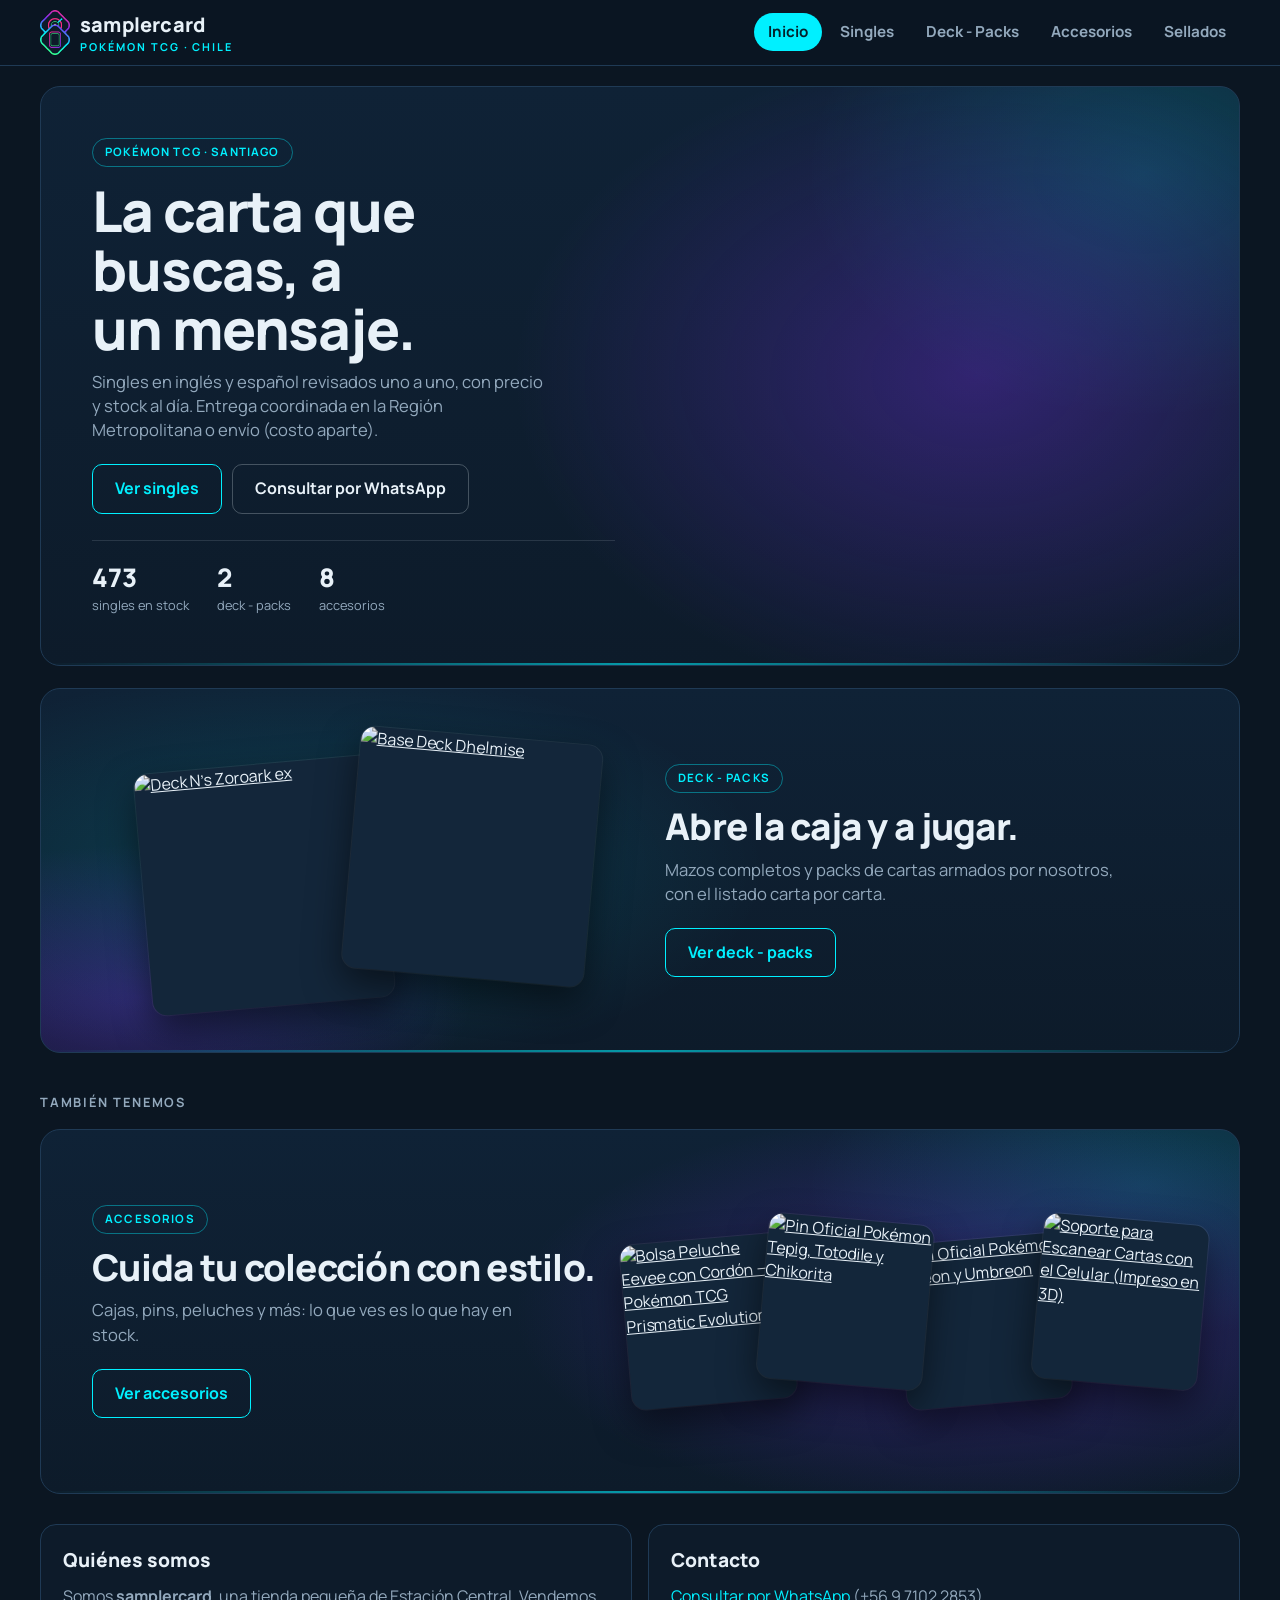
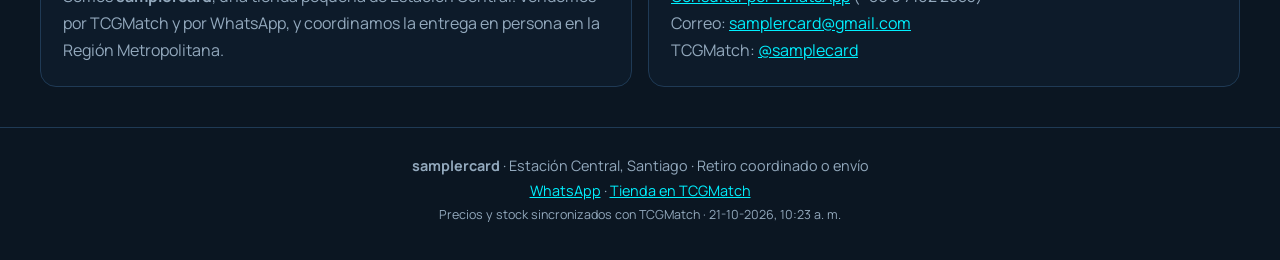
==== index.html @ ef24b155 "Botón verde: 'Consultar al WhatsApp' Co-Authored-By: Claude Opus 5.5 <noreply@anthropic.com>" ====
<!doctype html>
<html lang="es">
<head>
<meta charset="utf-8">
<meta name="viewport" content="width=device-width, initial-scale=1">
<title>samplercard · Pokémon TCG Chile</title>
<meta name="description" content="Cartas Pokémon sueltas, decks, accesorios y sellado en Chile. Retiro en Estación Central o envío. Compra por WhatsApp o en TCGMatch.">
<meta property="og:title" content="samplercard · Pokémon TCG Chile">
<meta property="og:description" content="Cartas Pokémon sueltas, decks, accesorios y sellado. Compra por WhatsApp o en TCGMatch.">
<meta property="og:image" content="assets/social.jpg">
<meta name="theme-color" content="#0d1b2a">
<link rel="icon" type="image/png" sizes="32x32" href="assets/favicon-32.png">
<link rel="apple-touch-icon" href="assets/apple-touch-icon.png">
<link rel="preconnect" href="https://fonts.googleapis.com">
<link rel="preconnect" href="https://fonts.gstatic.com" crossorigin>
<link href="https://fonts.googleapis.com/css2?family=Manrope:wght@400;500;700;800&display=swap" rel="stylesheet">
<link rel="stylesheet" href="styles.css">
</head>
<body>
<header class="cabecera">
  <a class="marca" href="#inicio">
    <img src="assets/logo.png" alt="" width="54" height="80">
    <span><strong>samplercard</strong><small>Pokémon TCG · Chile</small></span>
  </a>
  <nav class="secciones" aria-label="Secciones">
    <a href="#inicio" data-seccion="inicio">Inicio</a>
    <a href="#singles" data-seccion="singles">Singles</a>
    <a href="#decks" data-seccion="decks">Deck - Packs</a>
    <a href="#accesorios" data-seccion="accesorios">Accesorios</a>
    <a href="#sellados" data-seccion="sellados">Sellados</a>
  </nav>
</header>

<main>
  <div class="portada" id="portada" hidden>
    <section class="vitrina vitrina--hero">
      <div class="vitrina-texto">
        <span class="etiqueta">Pokémon TCG · Santiago</span>
        <h1>La carta que buscas, a un mensaje.</h1>
        <p>Singles en inglés y español revisados uno a uno, con precio y stock al día. Entrega coordinada en la Región Metropolitana o envío (costo aparte).</p>
        <div class="acciones">
          <a class="btn btn--principal" href="#singles">Ver singles</a>
          <a class="btn btn--suave" href="https://wa.me/56971022853?text=Hola!%20Quiero%20consultar%20por%20una%20carta" target="_blank" rel="noopener">Consultar por WhatsApp</a>
        </div>
        <div class="cifras" id="cifras"></div>
      </div>
      <a class="vitrina-arte abanico" id="arte-hero" href="#singles" aria-label="Ver singles"></a>
    </section>

    <section class="vitrina vitrina--invertida" id="v-decks">
      <div class="vitrina-texto">
        <span class="etiqueta">Deck - Packs</span>
        <h2>Abre la caja y a jugar.</h2>
        <p>Mazos completos y packs de cartas armados por nosotros, con el listado carta por carta.</p>
        <div class="acciones"><a class="btn btn--principal" href="#decks">Ver deck - packs</a></div>
      </div>
      <a class="vitrina-arte mosaico" id="arte-decks" href="#decks" aria-label="Ver deck - packs"></a>
    </section>

    <h2 class="subtitulo">También tenemos</h2>

    <section class="vitrina" id="v-accesorios">
      <div class="vitrina-texto">
        <span class="etiqueta">Accesorios</span>
        <h2>Cuida tu colección con estilo.</h2>
        <p>Cajas, pins, peluches y más: lo que ves es lo que hay en stock.</p>
        <div class="acciones"><a class="btn btn--principal" href="#accesorios">Ver accesorios</a></div>
      </div>
      <a class="vitrina-arte mosaico" id="arte-accesorios" href="#accesorios" aria-label="Ver accesorios"></a>
    </section>

    <section class="vitrina vitrina--invertida" id="v-sellados" hidden>
      <div class="vitrina-texto">
        <span class="etiqueta">Sellados</span>
        <h2>Sobres y cajas sin abrir.</h2>
        <p>Producto sellado original, directo de la caja.</p>
        <div class="acciones"><a class="btn btn--principal" href="#sellados">Ver sellados</a></div>
      </div>
      <a class="vitrina-arte mosaico" id="arte-sellados" href="#sellados" aria-label="Ver sellados"></a>
    </section>

    <section class="info">
      <div class="info-caja">
        <h2>Quiénes somos</h2>
        <p>Somos <strong>samplercard</strong>, una tienda pequeña de Estación Central. Vendemos por TCGMatch y por WhatsApp, y coordinamos la entrega en persona en la Región Metropolitana.</p>
      </div>
      <div class="info-caja">
        <h2>Contacto</h2>
        <p><a class="enlace" href="https://wa.me/56971022853?text=Hola!%20Quiero%20consultar%20por%20un%20producto" target="_blank" rel="noopener">Consultar por WhatsApp</a> (+56 9 7102 2853)<br>
        Correo: <a class="enlace" href="mailto:samplercard@gmail.com">samplercard@gmail.com</a><br>
        TCGMatch: <a class="enlace" href="https://tcgmatch.cl/@samplecard" target="_blank" rel="noopener">@samplecard</a></p>
      </div>
    </section>
  </div>

  <section class="intro" id="intro">
    <h1 id="titulo">Singles</h1>
    <p id="bajada">Cartas sueltas en stock. Toca una carta para consultar al WhatsApp o comprarla en TCGMatch.</p>
  </section>

  <section class="filtros" id="filtros">
    <input id="buscar" type="search" placeholder="Buscar carta, set o número" autocomplete="off">
    <div class="filtros-fila">
      <select id="f-idioma" aria-label="Idioma"><option value="">Todos los idiomas</option></select>
      <select id="f-version" aria-label="Versión"><option value="">Todas las versiones</option></select>
      <select id="f-set" aria-label="Set"><option value="">Todos los sets</option></select>
      <select id="f-orden" aria-label="Orden">
        <option value="nombre">Nombre A-Z</option>
        <option value="precio-asc">Menor precio</option>
        <option value="precio-desc">Mayor precio</option>
      </select>
    </div>
    <p class="conteo" id="conteo"></p>
  </section>

  <div class="grilla" id="grilla" aria-live="polite"></div>
  <button class="ver-mas" id="ver-mas" hidden>Ver más</button>
  <p class="vacio" id="vacio" hidden></p>
</main>

<footer class="pie">
  <p><strong>samplercard</strong> · Estación Central, Santiago · Retiro coordinado o envío</p>
  <p>
    <a class="enlace" id="pie-whatsapp" href="https://wa.me/56971022853" target="_blank" rel="noopener">WhatsApp</a> ·
    <a class="enlace" href="https://tcgmatch.cl/@samplecard" target="_blank" rel="noopener">Tienda en TCGMatch</a>
  </p>
  <p class="actualizado" id="actualizado"></p>
</footer>

<dialog class="ficha" id="ficha">
  <button class="cerrar" id="cerrar" aria-label="Cerrar">×</button>
  <div class="ficha-cuerpo" id="ficha-cuerpo"></div>
</dialog>

<script src="app.js"></script>
</body>
</html>
---- styles.css ----
:root {
  --fondo: #0b1622;
  --panel: #0d1b2a;
  --panel-2: #13263a;
  --borde: #1f3a55;
  --texto: #e8f1f8;
  --suave: #93a9bd;
  --cian: #00f0ff;
  --magenta: #ff2e88;
  --whatsapp: #25d366;
  --tcgmatch: #2563eb;
  --radio: 14px;
}

* { box-sizing: border-box; }
[hidden] { display: none !important; }
html { -webkit-text-size-adjust: 100%; }
body {
  margin: 0;
  background: var(--fondo);
  color: var(--texto);
  font-family: Manrope, system-ui, -apple-system, "Segoe UI", sans-serif;
  line-height: 1.45;
}
img { max-width: 100%; display: block; }
a { color: inherit; }

/* Cabecera */
.cabecera {
  position: sticky; top: 0; z-index: 10;
  display: flex; flex-wrap: wrap; align-items: center; justify-content: space-between; gap: 10px 24px;
  padding: 10px max(16px, calc((100% - 1200px) / 2));
  background: rgba(11, 22, 34, .94);
  backdrop-filter: blur(8px);
  border-bottom: 1px solid var(--borde);
}
.marca { display: flex; align-items: center; gap: 10px; text-decoration: none; }
.marca img { width: 30px; height: auto; }
.marca strong { display: block; font-size: 1.25rem; font-weight: 800; letter-spacing: .01em; }
.marca small { display: block; color: var(--cian); font-size: .68rem; font-weight: 700; letter-spacing: .18em; text-transform: uppercase; }
.secciones { display: flex; gap: 4px; overflow-x: auto; }
.secciones a {
  padding: 8px 14px; border-radius: 999px; text-decoration: none; white-space: nowrap;
  color: var(--suave); font-weight: 700; font-size: .95rem;
}
.secciones a:hover { color: var(--texto); }
.secciones a.activa { background: var(--cian); color: #04212b; }

main { padding: 0 max(16px, calc((100% - 1200px) / 2)) 40px; }

.intro { padding: 28px 0 8px; }
.intro h1 { margin: 0 0 4px; font-size: clamp(1.6rem, 4vw, 2.2rem); font-weight: 800; }
.intro p { margin: 0; color: var(--suave); }

/* Filtros */
.filtros { position: sticky; top: 61px; z-index: 5; padding: 12px 0; background: var(--fondo); }
.filtros input, .filtros select {
  width: 100%; padding: 11px 12px; border-radius: 10px;
  background: var(--panel-2); color: var(--texto); border: 1px solid var(--borde);
  font: inherit; font-size: 16px;
}
.filtros input:focus, .filtros select:focus { outline: 2px solid var(--cian); outline-offset: 1px; }
.filtros-fila { display: grid; grid-template-columns: repeat(4, 1fr); gap: 8px; margin-top: 8px; }
.conteo { margin: 8px 0 0; color: var(--suave); font-size: .85rem; }

/* Grilla */
.grilla { display: grid; grid-template-columns: repeat(auto-fill, minmax(170px, 1fr)); gap: 14px; margin-top: 8px; }
.item {
  display: flex; flex-direction: column; text-align: left; cursor: pointer;
  background: var(--panel); border: 1px solid var(--borde); border-radius: var(--radio);
  padding: 10px; color: inherit; font: inherit; transition: border-color .15s, transform .15s;
}
.item:hover { border-color: var(--cian); transform: translateY(-2px); }
.item:focus-visible { outline: 2px solid var(--cian); outline-offset: 2px; }
.item .foto { aspect-ratio: 5 / 7; border-radius: 8px; overflow: hidden; background: var(--panel-2); }
.item.cuadrada .foto { aspect-ratio: 1; }
.item .foto img { width: 100%; height: 100%; object-fit: contain; }
.item.cuadrada .foto img { object-fit: cover; }
.item h2 { margin: 10px 0 2px; font-size: .95rem; font-weight: 700; line-height: 1.25; }
.item .detalle { margin: 0; color: var(--suave); font-size: .78rem; }
.chips { display: flex; flex-wrap: wrap; gap: 4px; margin: 8px 0; }
.chip { padding: 2px 8px; border-radius: 999px; background: var(--panel-2); border: 1px solid var(--borde); font-size: .72rem; color: var(--suave); }
.chip.holo { color: var(--cian); border-color: rgba(0, 240, 255, .4); }
.chip.reverse { color: var(--magenta); border-color: rgba(255, 46, 136, .4); }
.precio { margin-top: auto; display: flex; align-items: baseline; justify-content: space-between; gap: 6px; }
.precio strong { font-size: 1.15rem; font-weight: 800; }
.precio span { color: var(--suave); font-size: .75rem; }

.ver-mas {
  display: block; margin: 24px auto 0; padding: 12px 28px; border-radius: 999px; cursor: pointer;
  background: transparent; color: var(--cian); border: 1px solid var(--cian); font: inherit; font-weight: 700;
}
.ver-mas:hover { background: rgba(0, 240, 255, .1); }
.vacio { text-align: center; color: var(--suave); padding: 40px 0; }

/* Ficha */
.ficha {
  width: min(880px, calc(100% - 24px)); max-height: calc(100% - 24px); padding: 0;
  background: var(--panel); color: var(--texto); border: 1px solid var(--borde); border-radius: 18px;
}
.ficha::backdrop { background: rgba(0, 0, 0, .7); }
.cerrar {
  position: absolute; top: 8px; right: 10px; z-index: 2; width: 40px; height: 40px; border-radius: 50%;
  background: var(--panel-2); color: var(--texto); border: 1px solid var(--borde); font-size: 1.5rem; cursor: pointer;
}
.ficha-cuerpo { display: grid; grid-template-columns: minmax(0, 1fr) minmax(0, 1.1fr); gap: 24px; padding: 24px; }
.ficha-fotos img { width: 100%; border-radius: 10px; background: var(--panel-2); }
.ficha-fotos img + img { margin-top: 10px; }
.ficha h2 { margin: 0 40px 6px 0; font-size: 1.4rem; font-weight: 800; line-height: 1.2; }
.ficha .detalle { color: var(--suave); margin: 0; }
.ficha .grande { font-size: 1.8rem; font-weight: 800; margin: 14px 0 2px; }
.ficha .stock { color: var(--suave); margin: 0 0 16px; font-size: .9rem; }
.ficha .descripcion { white-space: pre-line; color: var(--suave); font-size: .92rem; margin: 16px 0 0; }
.botones { display: grid; gap: 10px; }
.boton {
  display: flex; align-items: center; justify-content: center; gap: 8px; padding: 13px 16px;
  border-radius: 12px; text-decoration: none; font-weight: 800; color: #fff;
}
.boton.whatsapp { background: var(--whatsapp); color: #062b14; }
.boton.tcgmatch { background: var(--tcgmatch); }
.boton:hover { filter: brightness(1.08); }
.nota { color: var(--suave); font-size: .8rem; margin: 10px 0 0; }

/* Portada */
.portada { display: grid; gap: 22px; padding-top: 20px; }
.banner {
  position: relative; overflow: hidden; border-radius: 20px;
  background: var(--panel); border: 1px solid var(--borde);
}
.banner picture img { width: 100%; height: auto; }
.banner::after { content: ""; position: absolute; inset: 0; pointer-events: none; }
.texto-izq::after { background: linear-gradient(90deg, rgba(11, 22, 34, .88) 0%, rgba(11, 22, 34, .55) 30%, transparent 50%); }
.texto-der::after { background: linear-gradient(270deg, rgba(11, 22, 34, .88) 0%, rgba(11, 22, 34, .55) 30%, transparent 50%); }
.banner-texto { z-index: 1; }
.banner-texto {
  position: absolute; top: 50%; transform: translateY(-50%);
  width: min(46%, 520px); padding: 0 clamp(20px, 4vw, 56px);
}
.texto-izq .banner-texto { left: 0; }
.texto-der .banner-texto { right: 0; }
.banner--hero .banner-texto { width: min(40%, 560px); }
.etiqueta {
  display: inline-block; padding: 5px 12px; border-radius: 999px;
  border: 1px solid rgba(0, 240, 255, .4); color: var(--cian);
  font-size: .72rem; font-weight: 700; letter-spacing: .1em; text-transform: uppercase;
}
.banner h1, .banner h2 { margin: 14px 0 0; font-weight: 800; line-height: 1.05; letter-spacing: -.02em; text-wrap: balance; }
.banner h1 { font-size: clamp(2rem, 4.6vw, 3.8rem); }
.banner h2 { font-size: clamp(1.5rem, 3vw, 2.4rem); }
.banner p { margin: 12px 0 0; color: var(--suave); font-size: clamp(.95rem, 1.3vw, 1.1rem); max-width: 44ch; }
.acciones { display: flex; flex-wrap: wrap; gap: 10px; margin-top: 22px; }
.btn {
  display: inline-block; padding: 12px 22px; border-radius: 10px; text-decoration: none; font-weight: 700;
  transition: background .15s, border-color .15s;
}
.btn--principal { border: 1px solid var(--cian); color: var(--cian); }
.btn--principal:hover { background: rgba(0, 240, 255, .14); }
.btn--suave { border: 1px solid rgba(232, 241, 248, .25); color: var(--texto); }
.btn--suave:hover { border-color: rgba(232, 241, 248, .55); }
.cifras { display: flex; flex-wrap: wrap; gap: 28px; margin-top: 26px; padding-top: 18px; border-top: 1px solid rgba(232, 241, 248, .12); }
.cifras strong { display: block; font-size: 1.6rem; font-weight: 800; }
.cifras span { display: block; color: var(--suave); font-size: .8rem; }
.subtitulo { margin: 18px 0 -4px; font-size: .8rem; font-weight: 700; letter-spacing: .14em; text-transform: uppercase; color: var(--suave); }
.info { display: grid; grid-template-columns: 1fr 1fr; gap: 16px; margin-top: 8px; }
.info-caja { background: var(--panel); border: 1px solid var(--borde); border-radius: 16px; padding: 22px; }
.info-caja h2 { margin: 0 0 8px; font-size: 1.2rem; font-weight: 800; }
.info-caja p { margin: 0; color: var(--suave); line-height: 1.7; }

/* Portada v2: vitrinas armadas con fotos reales del stock */
.vitrina {
  position: relative; overflow: hidden; border-radius: 20px; border: 1px solid var(--borde);
  display: grid; grid-template-columns: minmax(0, 1fr) minmax(0, 1.05fr); align-items: center; gap: 24px;
  min-height: 340px; padding: clamp(24px, 4vw, 52px);
  background:
    radial-gradient(55% 80% at 78% 50%, rgba(123, 47, 247, .32) 0%, transparent 70%),
    radial-gradient(40% 60% at 92% 15%, rgba(0, 240, 255, .16) 0%, transparent 70%),
    linear-gradient(180deg, #0f2236 0%, var(--panel) 100%);
}
.vitrina--invertida { grid-template-columns: minmax(0, 1.05fr) minmax(0, 1fr); }
.vitrina--invertida .vitrina-texto { order: 2; }
.vitrina--invertida {
  background:
    radial-gradient(55% 80% at 22% 50%, rgba(0, 240, 255, .16) 0%, transparent 70%),
    radial-gradient(40% 60% at 8% 85%, rgba(123, 47, 247, .3) 0%, transparent 70%),
    linear-gradient(180deg, #0f2236 0%, var(--panel) 100%);
}
.vitrina--hero { min-height: 460px; }
.vitrina::after {
  content: ""; position: absolute; left: 0; right: 0; bottom: 0; height: 2px;
  background: linear-gradient(90deg, transparent, var(--cian), transparent); opacity: .6;
}
.vitrina-texto { position: relative; z-index: 1; }
.vitrina h1, .vitrina h2 { margin: 14px 0 0; font-weight: 800; line-height: 1.05; letter-spacing: -.02em; text-wrap: balance; }
.vitrina h1 { font-size: clamp(2rem, 4.4vw, 3.6rem); }
.vitrina h2 { font-size: clamp(1.5rem, 3vw, 2.3rem); }
.vitrina p { margin: 12px 0 0; color: var(--suave); font-size: clamp(.95rem, 1.3vw, 1.08rem); max-width: 46ch; }
.vitrina-arte { position: relative; display: block; height: 100%; min-height: 260px; }

/* Abanico de cartas (hero) */
.abanico img {
  position: absolute; top: 50%; left: 50%; width: min(42%, 230px); aspect-ratio: 5 / 7; object-fit: cover;
  border-radius: 4.5% / 3.2%; box-shadow: 0 18px 40px rgba(0, 0, 0, .55), 0 0 0 1px rgba(255, 255, 255, .08);
  transition: transform .3s;
}
.abanico img:nth-child(1) { transform: translate(-112%, -47%) rotate(-13deg); z-index: 1; }
.abanico img:nth-child(2) { transform: translate(-50%, -54%); z-index: 3; }
.abanico img:nth-child(3) { transform: translate(12%, -47%) rotate(13deg); z-index: 2; }
.abanico:hover img:nth-child(1) { transform: translate(-122%, -47%) rotate(-16deg); }
.abanico:hover img:nth-child(3) { transform: translate(22%, -47%) rotate(16deg); }

/* Mosaico de fotos (decks, accesorios) */
.mosaico { display: flex; align-items: center; justify-content: center; }
.mosaico img {
  width: 44%; aspect-ratio: 1; object-fit: cover; border-radius: 14px; margin: 0 -3%;
  box-shadow: 0 16px 36px rgba(0, 0, 0, .5), 0 0 0 1px rgba(255, 255, 255, .08); background: var(--panel-2);
  transition: transform .3s;
}
.mosaico img:nth-child(odd) { transform: rotate(-5deg) translateY(6%); }
.mosaico img:nth-child(even) { transform: rotate(5deg) translateY(-6%); z-index: 1; }
.mosaico.cuatro img { width: 30%; margin: 0 -2.5%; }
.mosaico:hover img { transform: rotate(0) translateY(0); }

/* Pie */
.pie { border-top: 1px solid var(--borde); padding: 24px 16px 32px; text-align: center; color: var(--suave); font-size: .9rem; }
.pie p { margin: 4px 0; }
.enlace { color: var(--cian); }
.actualizado { font-size: .78rem; }

@media (max-width: 720px) {
  .cabecera { padding: 8px 16px; }
  .secciones { width: 100%; }
  .filtros { top: 104px; }
  .filtros-fila { grid-template-columns: 1fr 1fr; }
  .grilla { grid-template-columns: repeat(2, minmax(0, 1fr)); gap: 10px; }
  .item { padding: 8px; }
  .ficha-cuerpo { grid-template-columns: 1fr; padding: 18px; gap: 16px; }
  .ficha-fotos img { max-height: 55vh; object-fit: contain; }
  .portada { gap: 16px; padding-top: 14px; }
  .banner-texto, .banner--hero .banner-texto { position: static; transform: none; width: auto; padding: 18px 18px 22px; }
  .banner::after { display: none; }
  .vitrina, .vitrina--invertida { grid-template-columns: 1fr; padding: 22px 18px 26px; min-height: 0; gap: 8px; }
  .vitrina--invertida .vitrina-texto { order: 0; }
  .vitrina-arte { order: -1; min-height: 0; height: auto; aspect-ratio: 16 / 10; }
  .vitrina--hero .vitrina-arte { aspect-ratio: 4 / 3; }
  .abanico img { width: 38%; }
  .info { grid-template-columns: 1fr; }
}

@media (min-width: 721px) and (max-width: 1000px) {
  .banner-texto, .banner--hero .banner-texto { width: 54%; }
  .banner p, .cifras { display: none; }
}
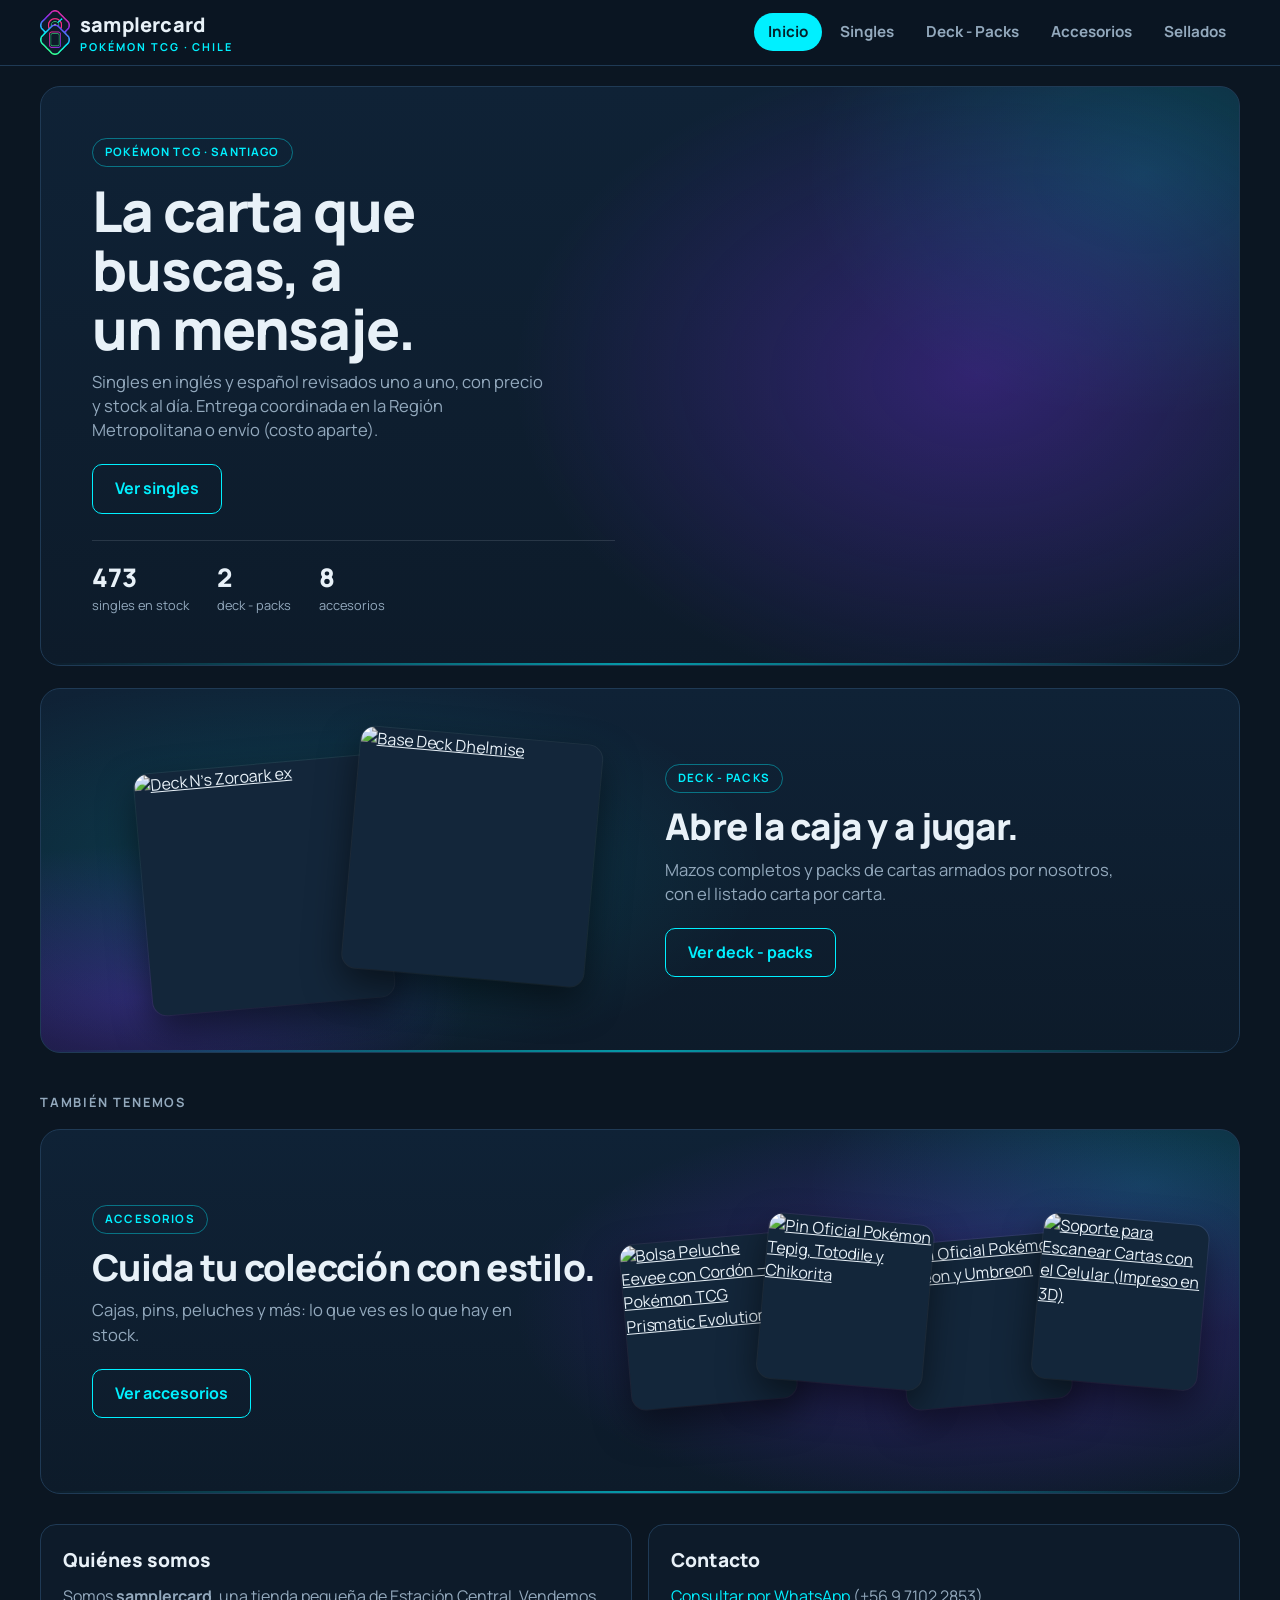
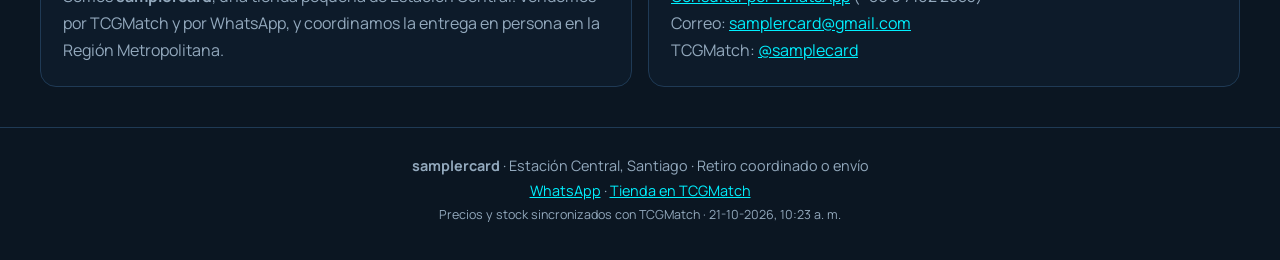
==== commit 865c0be8: "Portada: quitar botón WhatsApp del banner de singles Co-Authored-By: Claude Opus 5.5 <noreply@anthro" ====
--- a/index.html
+++ b/index.html
@@ -40,7 +40,6 @@
         <p>Singles en inglés y español revisados uno a uno, con precio y stock al día. Entrega coordinada en la Región Metropolitana o envío (costo aparte).</p>
         <div class="acciones">
           <a class="btn btn--principal" href="#singles">Ver singles</a>
-          <a class="btn btn--suave" href="https://wa.me/56971022853?text=Hola!%20Quiero%20consultar%20por%20una%20carta" target="_blank" rel="noopener">Consultar por WhatsApp</a>
         </div>
         <div class="cifras" id="cifras"></div>
       </div>
@@ -95,7 +94,7 @@
 
   <section class="intro" id="intro">
     <h1 id="titulo">Singles</h1>
-    <p id="bajada">Cartas sueltas en stock. Toca una carta para consultar al WhatsApp o comprarla en TCGMatch.</p>
+    <p id="bajada">Cartas sueltas en stock. Toca una carta para ver el detalle.</p>
   </section>
 
   <section class="filtros" id="filtros">
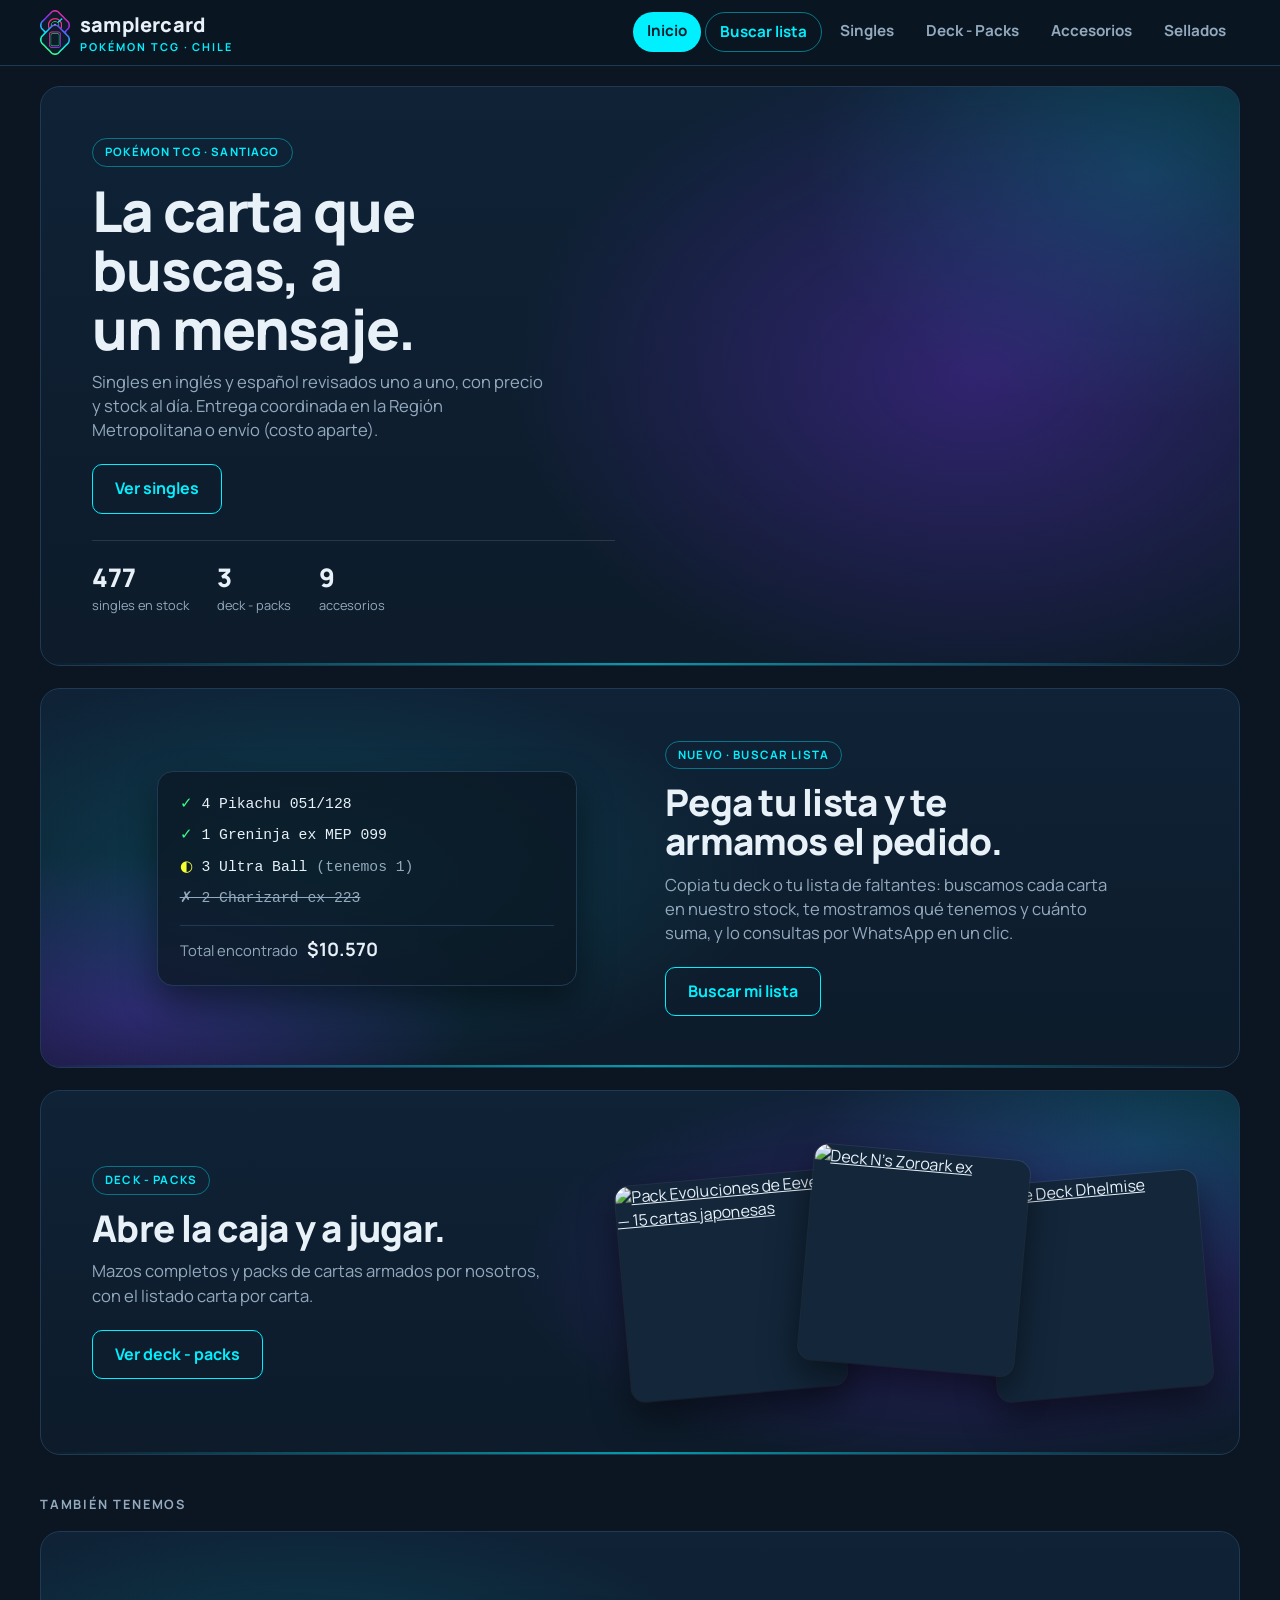
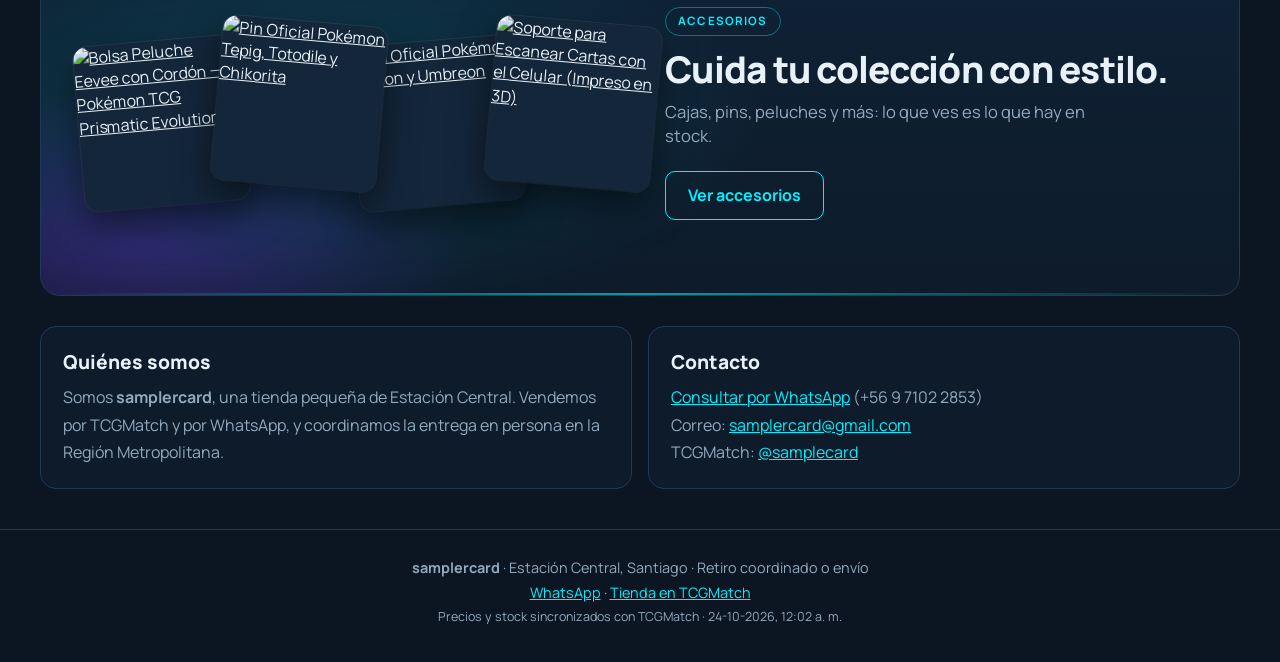
==== commit 992feca3: "Buscar lista: pegar una lista/deck, buscarla en el stock y consultar el pedido por WhatsApp Co-Autho" ====
--- a/index.html
+++ b/index.html
@@ -24,6 +24,7 @@
   </a>
   <nav class="secciones" aria-label="Secciones">
     <a href="#inicio" data-seccion="inicio">Inicio</a>
+    <a href="#lista" data-seccion="lista" class="destacado">Buscar lista</a>
     <a href="#singles" data-seccion="singles">Singles</a>
     <a href="#decks" data-seccion="decks">Deck - Packs</a>
     <a href="#accesorios" data-seccion="accesorios">Accesorios</a>
@@ -46,7 +47,23 @@
       <a class="vitrina-arte abanico" id="arte-hero" href="#singles" aria-label="Ver singles"></a>
     </section>
 
-    <section class="vitrina vitrina--invertida" id="v-decks">
+    <section class="vitrina vitrina--invertida vitrina--lista">
+      <div class="vitrina-texto">
+        <span class="etiqueta">Nuevo · Buscar lista</span>
+        <h2>Pega tu lista y te armamos el pedido.</h2>
+        <p>Copia tu deck o tu lista de faltantes: buscamos cada carta en nuestro stock, te mostramos qué tenemos y cuánto suma, y lo consultas por WhatsApp en un clic.</p>
+        <div class="acciones"><a class="btn btn--principal" href="#lista">Buscar mi lista</a></div>
+      </div>
+      <a class="vitrina-arte lista-demo" href="#lista" aria-label="Buscar mi lista">
+        <span class="demo-linea ok">✓ 4 Pikachu 051/128</span>
+        <span class="demo-linea ok">✓ 1 Greninja ex MEP 099</span>
+        <span class="demo-linea parcial">◐ 3 Ultra Ball <em>(tenemos 1)</em></span>
+        <span class="demo-linea no">✗ 2 Charizard ex 223</span>
+        <span class="demo-total">Total encontrado <strong>$10.570</strong></span>
+      </a>
+    </section>
+
+    <section class="vitrina" id="v-decks">
       <div class="vitrina-texto">
         <span class="etiqueta">Deck - Packs</span>
         <h2>Abre la caja y a jugar.</h2>
@@ -58,7 +75,7 @@
 
     <h2 class="subtitulo">También tenemos</h2>
 
-    <section class="vitrina" id="v-accesorios">
+    <section class="vitrina vitrina--invertida" id="v-accesorios">
       <div class="vitrina-texto">
         <span class="etiqueta">Accesorios</span>
         <h2>Cuida tu colección con estilo.</h2>
@@ -68,7 +85,7 @@
       <a class="vitrina-arte mosaico" id="arte-accesorios" href="#accesorios" aria-label="Ver accesorios"></a>
     </section>
 
-    <section class="vitrina vitrina--invertida" id="v-sellados" hidden>
+    <section class="vitrina" id="v-sellados" hidden>
       <div class="vitrina-texto">
         <span class="etiqueta">Sellados</span>
         <h2>Sobres y cajas sin abrir.</h2>
@@ -91,6 +108,25 @@
       </div>
     </section>
   </div>
+
+  <section class="lista" id="lista-sec" hidden>
+    <div class="intro">
+      <h1>Buscar lista</h1>
+      <p>Pega tu lista (una carta por línea, con cantidad si quieres) y la buscamos en nuestro stock. Sirve el formato de deck del juego online, por ejemplo «4 Pikachu ex SVI 57», o simplemente «Pikachu 051/128».</p>
+    </div>
+    <div class="lista-form">
+      <textarea id="lista-texto" rows="9" placeholder="4 Pikachu 051/128&#10;2 Ultra Ball&#10;1 Greninja ex MEP 099"></textarea>
+      <div class="lista-opciones">
+        <select id="lista-idioma" aria-label="Idioma preferido">
+          <option value="">Cualquier idioma (la más barata)</option>
+          <option value="Inglés">Prefiero inglés</option>
+          <option value="Español">Prefiero español</option>
+        </select>
+        <button class="btn btn--principal" id="lista-buscar" type="button">Buscar en el stock</button>
+      </div>
+    </div>
+    <div id="lista-resultado"></div>
+  </section>
 
   <section class="intro" id="intro">
     <h1 id="titulo">Singles</h1>
--- a/styles.css
+++ b/styles.css
@@ -250,3 +250,61 @@
   .banner-texto, .banner--hero .banner-texto { width: 54%; }
   .banner p, .cifras { display: none; }
 }
+.precio strong small, .ficha .grande small { font-size: .6em; font-weight: 600; color: var(--suave); }
+
+/* Buscar lista */
+.secciones a.destacado { color: var(--cian); border: 1px solid rgba(0, 240, 255, .45); }
+.secciones a.destacado.activa { color: #04212b; }
+.lista-demo {
+  display: flex; flex-direction: column; justify-content: center; gap: 10px; text-decoration: none;
+  max-width: 420px; margin: 0 auto; width: 100%; padding: 22px; border-radius: 16px;
+  background: rgba(11, 22, 34, .75); border: 1px solid var(--borde); box-shadow: 0 16px 36px rgba(0, 0, 0, .45);
+  font-family: ui-monospace, SFMono-Regular, Menlo, Consolas, monospace; font-size: .92rem; min-height: 0; height: auto;
+}
+.demo-linea { color: var(--texto); }
+.demo-linea em { color: var(--suave); font-style: normal; }
+.demo-linea.ok::first-letter { color: #39ff88; }
+.demo-linea.parcial::first-letter { color: #f7ff2e; }
+.demo-linea.no { color: var(--suave); text-decoration: line-through; }
+.demo-total { margin-top: 6px; padding-top: 10px; border-top: 1px solid var(--borde); color: var(--suave); font-family: Manrope, sans-serif; }
+.demo-total strong { color: var(--texto); font-size: 1.15rem; margin-left: 6px; }
+
+.lista { padding-bottom: 10px; }
+.lista-form { display: grid; gap: 10px; margin-top: 14px; }
+.lista-form textarea {
+  width: 100%; padding: 12px; border-radius: 12px; resize: vertical;
+  background: var(--panel-2); color: var(--texto); border: 1px solid var(--borde);
+  font: 16px/1.5 ui-monospace, SFMono-Regular, Menlo, Consolas, monospace;
+}
+.lista-form textarea:focus, .lista-opciones select:focus { outline: 2px solid var(--cian); outline-offset: 1px; }
+.lista-opciones { display: flex; flex-wrap: wrap; gap: 10px; }
+.lista-opciones select {
+  flex: 1 1 220px; padding: 11px 12px; border-radius: 10px; font: inherit; font-size: 16px;
+  background: var(--panel-2); color: var(--texto); border: 1px solid var(--borde);
+}
+.lista-opciones .btn { cursor: pointer; background: transparent; font: inherit; font-weight: 700; }
+.lista-resumen {
+  display: flex; flex-wrap: wrap; align-items: center; justify-content: space-between; gap: 12px;
+  margin: 22px 0 12px; padding: 16px 18px; border-radius: 14px; background: var(--panel); border: 1px solid var(--borde);
+}
+.lista-resumen strong { font-size: 1.5rem; font-weight: 800; }
+.lista-resumen span { color: var(--suave); font-size: .9rem; display: block; }
+.lista-filas { display: grid; gap: 8px; }
+.lista-fila {
+  display: grid; grid-template-columns: 28px 1fr auto; gap: 10px; align-items: start;
+  padding: 12px 14px; border-radius: 12px; background: var(--panel); border: 1px solid var(--borde);
+}
+.lista-fila .icono { font-weight: 800; font-size: 1.1rem; line-height: 1.3; }
+.lista-fila.ok .icono { color: #39ff88; }
+.lista-fila.parcial .icono { color: #f7ff2e; }
+.lista-fila.no .icono { color: var(--magenta); }
+.lista-fila .pedida { font-weight: 700; }
+.lista-fila .detalle { color: var(--suave); font-size: .85rem; margin-top: 2px; }
+.lista-fila .subtotal { font-weight: 800; white-space: nowrap; }
+.lista-fila.no .subtotal { color: var(--suave); font-weight: 500; }
+
+@media (max-width: 720px) {
+  .vitrina-arte.lista-demo { aspect-ratio: auto; font-size: .82rem; padding: 16px; }
+  .lista-fila { grid-template-columns: 22px 1fr; }
+  .lista-fila .subtotal { grid-column: 2; }
+}
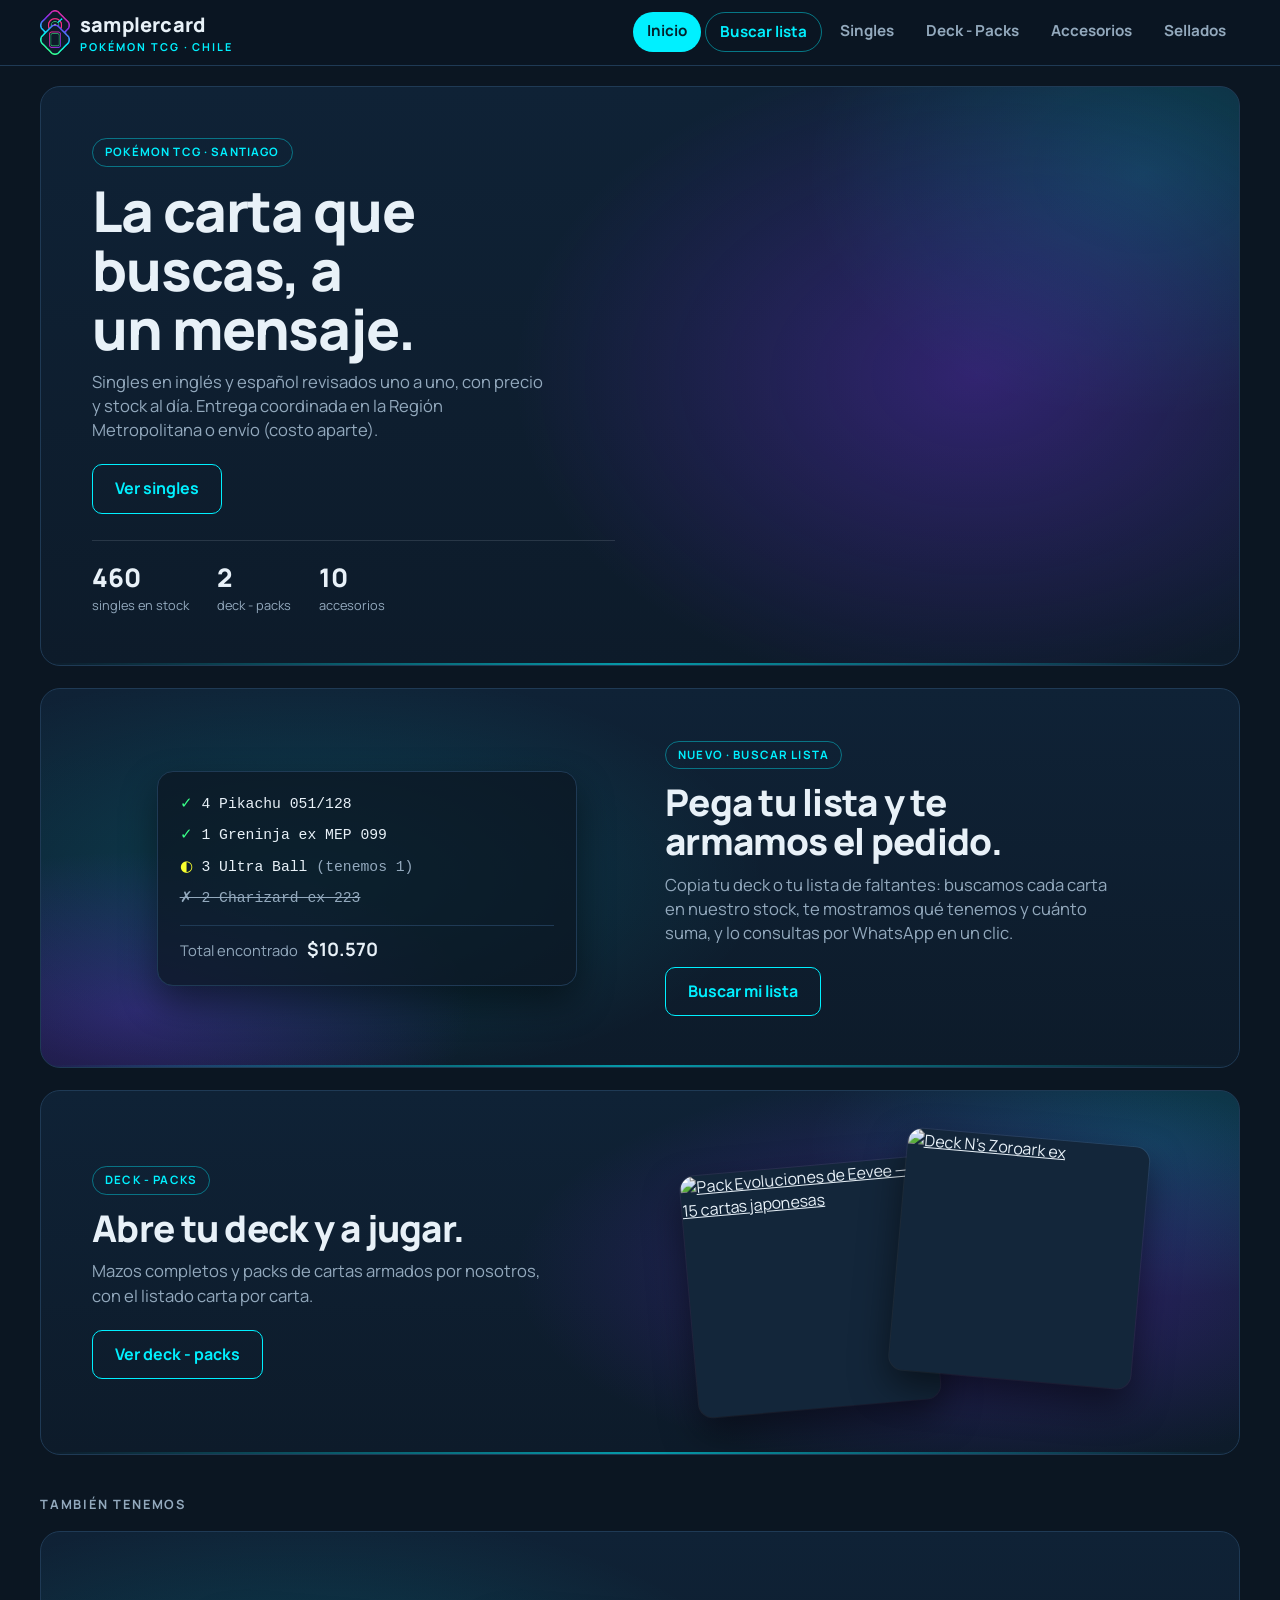
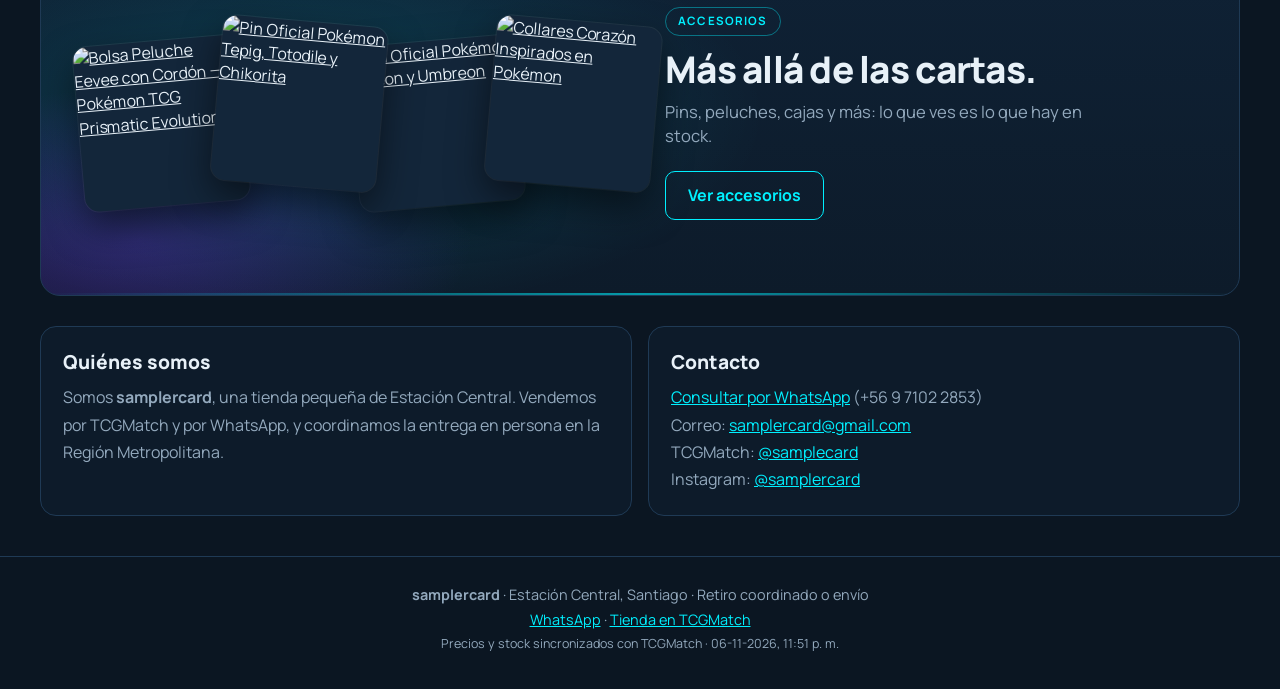
==== commit b2d94ced: "Portada: arte de Singles sin siluetas, nuevos textos e Instagram en contacto Co-Authored-By: Claude " ====
--- a/index.html
+++ b/index.html
@@ -66,7 +66,7 @@
     <section class="vitrina" id="v-decks">
       <div class="vitrina-texto">
         <span class="etiqueta">Deck - Packs</span>
-        <h2>Abre la caja y a jugar.</h2>
+        <h2>Abre tu deck y a jugar.</h2>
         <p>Mazos completos y packs de cartas armados por nosotros, con el listado carta por carta.</p>
         <div class="acciones"><a class="btn btn--principal" href="#decks">Ver deck - packs</a></div>
       </div>
@@ -78,8 +78,8 @@
     <section class="vitrina vitrina--invertida" id="v-accesorios">
       <div class="vitrina-texto">
         <span class="etiqueta">Accesorios</span>
-        <h2>Cuida tu colección con estilo.</h2>
-        <p>Cajas, pins, peluches y más: lo que ves es lo que hay en stock.</p>
+        <h2>Más allá de las cartas.</h2>
+        <p>Pins, peluches, cajas y más: lo que ves es lo que hay en stock.</p>
         <div class="acciones"><a class="btn btn--principal" href="#accesorios">Ver accesorios</a></div>
       </div>
       <a class="vitrina-arte mosaico" id="arte-accesorios" href="#accesorios" aria-label="Ver accesorios"></a>
@@ -104,7 +104,8 @@
         <h2>Contacto</h2>
         <p><a class="enlace" href="https://wa.me/56971022853?text=Hola!%20Quiero%20consultar%20por%20un%20producto" target="_blank" rel="noopener">Consultar por WhatsApp</a> (+56 9 7102 2853)<br>
         Correo: <a class="enlace" href="mailto:samplercard@gmail.com">samplercard@gmail.com</a><br>
-        TCGMatch: <a class="enlace" href="https://tcgmatch.cl/@samplecard" target="_blank" rel="noopener">@samplecard</a></p>
+        TCGMatch: <a class="enlace" href="https://tcgmatch.cl/@samplecard" target="_blank" rel="noopener">@samplecard</a><br>
+        Instagram: <a class="enlace" href="https://www.instagram.com/samplercard/" target="_blank" rel="noopener">@samplercard</a></p>
       </div>
     </section>
   </div>
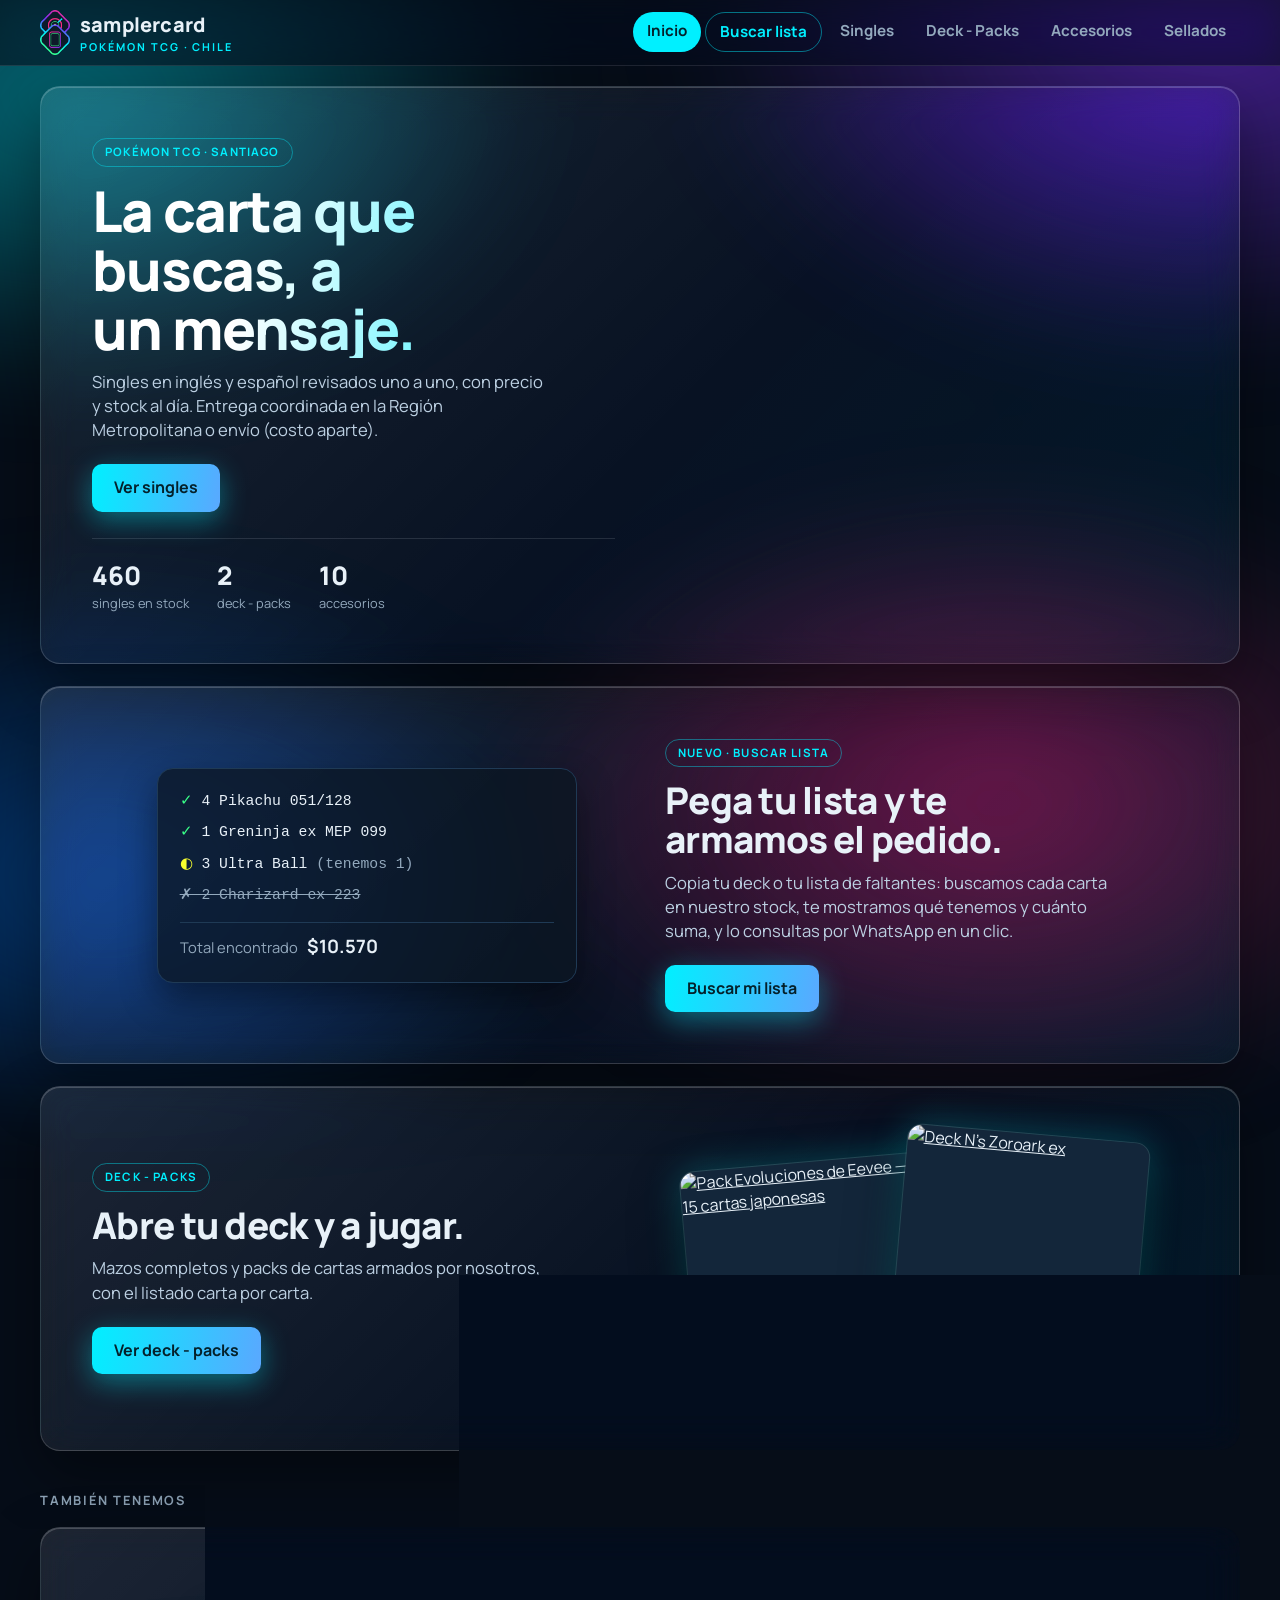
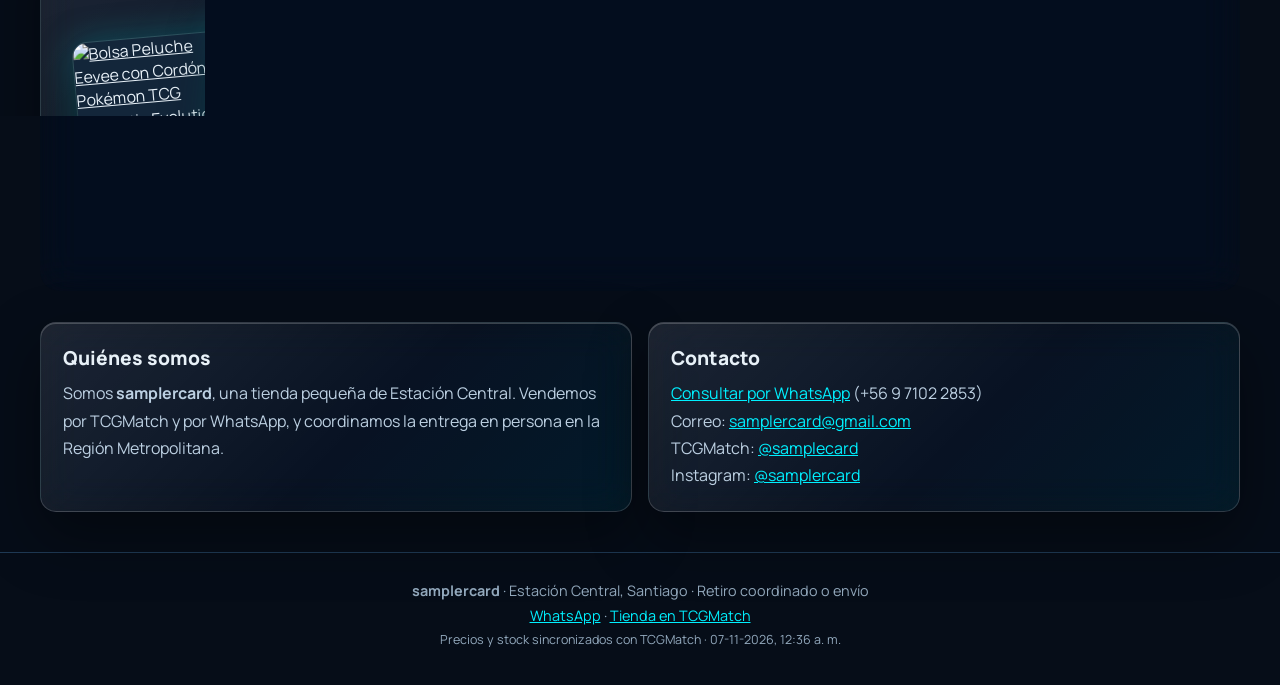
==== commit 6b3cea04: "Singles: buscador destacado, orden Destacadas, filtros rápidos y tarjetas nuevas Co-Authored-By: Cla" ====
--- a/index.html
+++ b/index.html
@@ -141,10 +141,19 @@
       <select id="f-version" aria-label="Versión"><option value="">Todas las versiones</option></select>
       <select id="f-set" aria-label="Set"><option value="">Todos los sets</option></select>
       <select id="f-orden" aria-label="Orden">
+        <option value="destacadas">Destacadas</option>
         <option value="nombre">Nombre A-Z</option>
         <option value="precio-asc">Menor precio</option>
         <option value="precio-desc">Mayor precio</option>
       </select>
+    </div>
+    <div class="rapidos" id="rapidos">
+      <button class="rapido activo" type="button" data-rapido="">Todo</button>
+      <button class="rapido" type="button" data-rapido="holo">Holo</button>
+      <button class="rapido" type="button" data-rapido="espanol">Español</button>
+      <button class="rapido" type="button" data-rapido="ingles">Inglés</button>
+      <button class="rapido" type="button" data-rapido="barato">Menos de $1.000</button>
+      <button class="rapido" type="button" data-rapido="fullart">Full art</button>
     </div>
     <p class="conteo" id="conteo"></p>
   </section>
--- a/styles.css
+++ b/styles.css
@@ -308,3 +308,89 @@
   .lista-fila { grid-template-columns: 22px 1fr; }
   .lista-fila .subtotal { grid-column: 2; }
 }
+
+/* Aurora: luz de color que se mueve lento detrás de paneles de vidrio */
+body { background: #060d18; }
+body::before {
+  content: ""; position: fixed; inset: -20%; z-index: -1; pointer-events: none; filter: blur(50px);
+  background:
+    radial-gradient(38% 34% at 18% 22%, rgba(0, 240, 255, .42), transparent 70%),
+    radial-gradient(42% 38% at 82% 16%, rgba(123, 47, 247, .55), transparent 70%),
+    radial-gradient(40% 36% at 70% 78%, rgba(255, 46, 136, .32), transparent 70%),
+    radial-gradient(36% 34% at 20% 84%, rgba(0, 120, 255, .4), transparent 70%);
+  animation: aurora 22s ease-in-out infinite alternate;
+}
+@keyframes aurora { to { transform: translate3d(5%, -4%, 0) rotate(8deg) scale(1.12); } }
+.cabecera { background: rgba(6, 13, 24, .6); backdrop-filter: blur(16px) saturate(160%); border-bottom-color: rgba(255, 255, 255, .1); }
+.vitrina, .vitrina--invertida, .info-caja {
+  background: linear-gradient(135deg, rgba(255, 255, 255, .1), rgba(255, 255, 255, .025) 55%, rgba(0, 240, 255, .06));
+  backdrop-filter: blur(18px) saturate(150%);
+  border: 1px solid rgba(255, 255, 255, .16);
+  box-shadow: 0 24px 60px rgba(0, 0, 0, .4), inset 0 1px 0 rgba(255, 255, 255, .2);
+}
+.vitrina::after { display: none; }
+.vitrina h1 { background: linear-gradient(100deg, #fff 30%, #7df6ff 65%, #c9a6ff); -webkit-background-clip: text; background-clip: text; color: transparent; }
+.vitrina p, .info-caja p { color: #bcd0e2; }
+.btn--principal, .lista-opciones .btn--principal { background: linear-gradient(100deg, #00f0ff, #5aa8ff); color: #04212b; border: 0; box-shadow: 0 8px 28px rgba(0, 240, 255, .4); }
+.btn--principal:hover, .lista-opciones .btn--principal:hover { background: linear-gradient(100deg, #5ff6ff, #8ac2ff); }
+.abanico img, .mosaico img { box-shadow: 0 22px 50px rgba(0, 0, 0, .55), 0 0 36px rgba(0, 240, 255, .28), 0 0 0 1px rgba(255, 255, 255, .16); }
+.item { background: rgba(13, 27, 42, .72); }
+.filtros { background: rgba(6, 13, 24, .72); backdrop-filter: blur(16px); }
+@media (prefers-reduced-motion: reduce) { body::before { animation: none; } }
+
+/* Mejoras de productos y búsqueda */
+/* Buscador protagonista */
+.filtros { padding: 14px 16px; margin: 0 -16px; border-radius: 0 0 18px 18px; }
+#buscar {
+  padding: 15px 18px 15px 48px; border-radius: 999px; font-weight: 600;
+  background: rgba(255, 255, 255, .08) url("data:image/svg+xml,%3Csvg xmlns='http://www.w3.org/2000/svg' width='20' height='20' fill='none' stroke='%2300f0ff' stroke-width='2.4' stroke-linecap='round'%3E%3Ccircle cx='9' cy='9' r='6.5'/%3E%3Cpath d='m14 14 4.5 4.5'/%3E%3C/svg%3E") no-repeat 18px center;
+  border: 1px solid rgba(0, 240, 255, .4); box-shadow: 0 0 24px rgba(0, 240, 255, .16), inset 0 1px 0 rgba(255, 255, 255, .14);
+}
+#buscar:focus { outline: 0; border-color: var(--cian); box-shadow: 0 0 0 3px rgba(0, 240, 255, .22), 0 0 34px rgba(0, 240, 255, .36); }
+#buscar::placeholder { color: #a9c1d5; }
+.filtros select { padding: 9px 34px 9px 14px; border-radius: 999px; background-color: rgba(255, 255, 255, .07); border-color: rgba(255, 255, 255, .16); font-weight: 600; }
+.rapidos { display: flex; gap: 8px; margin-top: 10px; overflow-x: auto; scrollbar-width: none; }
+.rapidos::-webkit-scrollbar { display: none; }
+.rapido { flex: none; padding: 7px 14px; border-radius: 999px; border: 1px solid rgba(255, 255, 255, .18); background: rgba(255, 255, 255, .06); color: var(--texto); font: inherit; font-size: .85rem; font-weight: 700; cursor: pointer; }
+.rapido.activo { background: linear-gradient(100deg, #00f0ff, #5aa8ff); color: #04212b; border-color: transparent; }
+
+/* Tarjetas: la carta manda */
+.grilla { grid-template-columns: repeat(auto-fill, minmax(190px, 1fr)); gap: 18px; margin-top: 14px; }
+.item {
+  position: relative; overflow: hidden; padding: 12px; border-radius: 18px;
+  background: linear-gradient(160deg, rgba(255, 255, 255, .1), rgba(13, 27, 42, .78) 42%);
+  border: 1px solid rgba(255, 255, 255, .13);
+  box-shadow: 0 12px 28px rgba(0, 0, 0, .34), inset 0 1px 0 rgba(255, 255, 255, .14);
+  transition: transform .22s, box-shadow .22s, border-color .22s;
+}
+.item:hover { transform: translateY(-6px); border-color: rgba(0, 240, 255, .7); box-shadow: 0 20px 40px rgba(0, 0, 0, .45), 0 0 30px rgba(0, 240, 255, .3); }
+.item .foto { background: transparent; border-radius: 10px; }
+.item .foto img { filter: drop-shadow(0 10px 14px rgba(0, 0, 0, .5)); transition: transform .25s; }
+.item:hover .foto img { transform: scale(1.04); }
+.item:has(.chip.holo) { border-color: rgba(125, 246, 255, .45); }
+.item:has(.chip.holo)::before {
+  content: ""; position: absolute; inset: 0; z-index: 1; pointer-events: none; opacity: 0; transition: opacity .25s;
+  background: linear-gradient(115deg, transparent 30%, rgba(0, 240, 255, .16) 44%, rgba(255, 46, 136, .14) 54%, rgba(255, 215, 106, .12) 62%, transparent 74%);
+}
+.item:has(.chip.holo):hover::before { opacity: 1; }
+.item h2 { font-size: 1rem; font-weight: 800; }
+.chips { margin: 8px 0 10px; }
+.chip { padding: 2px 8px; background: rgba(255, 255, 255, .07); border-color: transparent; font-weight: 700; }
+.chip.holo { background: rgba(0, 240, 255, .14); border-color: transparent; }
+.chip.reverse { background: rgba(255, 46, 136, .14); border-color: transparent; }
+.precio strong { font-size: 1.3rem; background: linear-gradient(100deg, #fff, #7df6ff); -webkit-background-clip: text; background-clip: text; color: transparent; }
+.ver-mas { background: linear-gradient(100deg, #00f0ff, #5aa8ff); color: #04212b; border: 0; box-shadow: 0 8px 28px rgba(0, 240, 255, .4); }
+.ver-mas:hover { background: linear-gradient(100deg, #5ff6ff, #8ac2ff); }
+
+/* Celular: solo el buscador queda fijo, el resto de los filtros se va al bajar */
+@media (max-width: 720px) {
+  .filtros { display: contents; }
+  #buscar { position: sticky; top: 118px; z-index: 5; margin-top: 10px; padding-top: 12px; padding-bottom: 12px; background-color: rgba(9, 18, 32, .92); }
+  .filtros-fila { display: flex; gap: 8px; overflow-x: auto; scrollbar-width: none; margin-top: 8px; }
+  .filtros-fila::-webkit-scrollbar { display: none; }
+  .filtros select { flex: none; width: auto; max-width: 62vw; }
+  .conteo { margin-top: 6px; }
+  .grilla { grid-template-columns: repeat(2, minmax(0, 1fr)); gap: 10px; }
+  .item { padding: 8px; border-radius: 14px; }
+  .precio strong { font-size: 1.1rem; }
+}
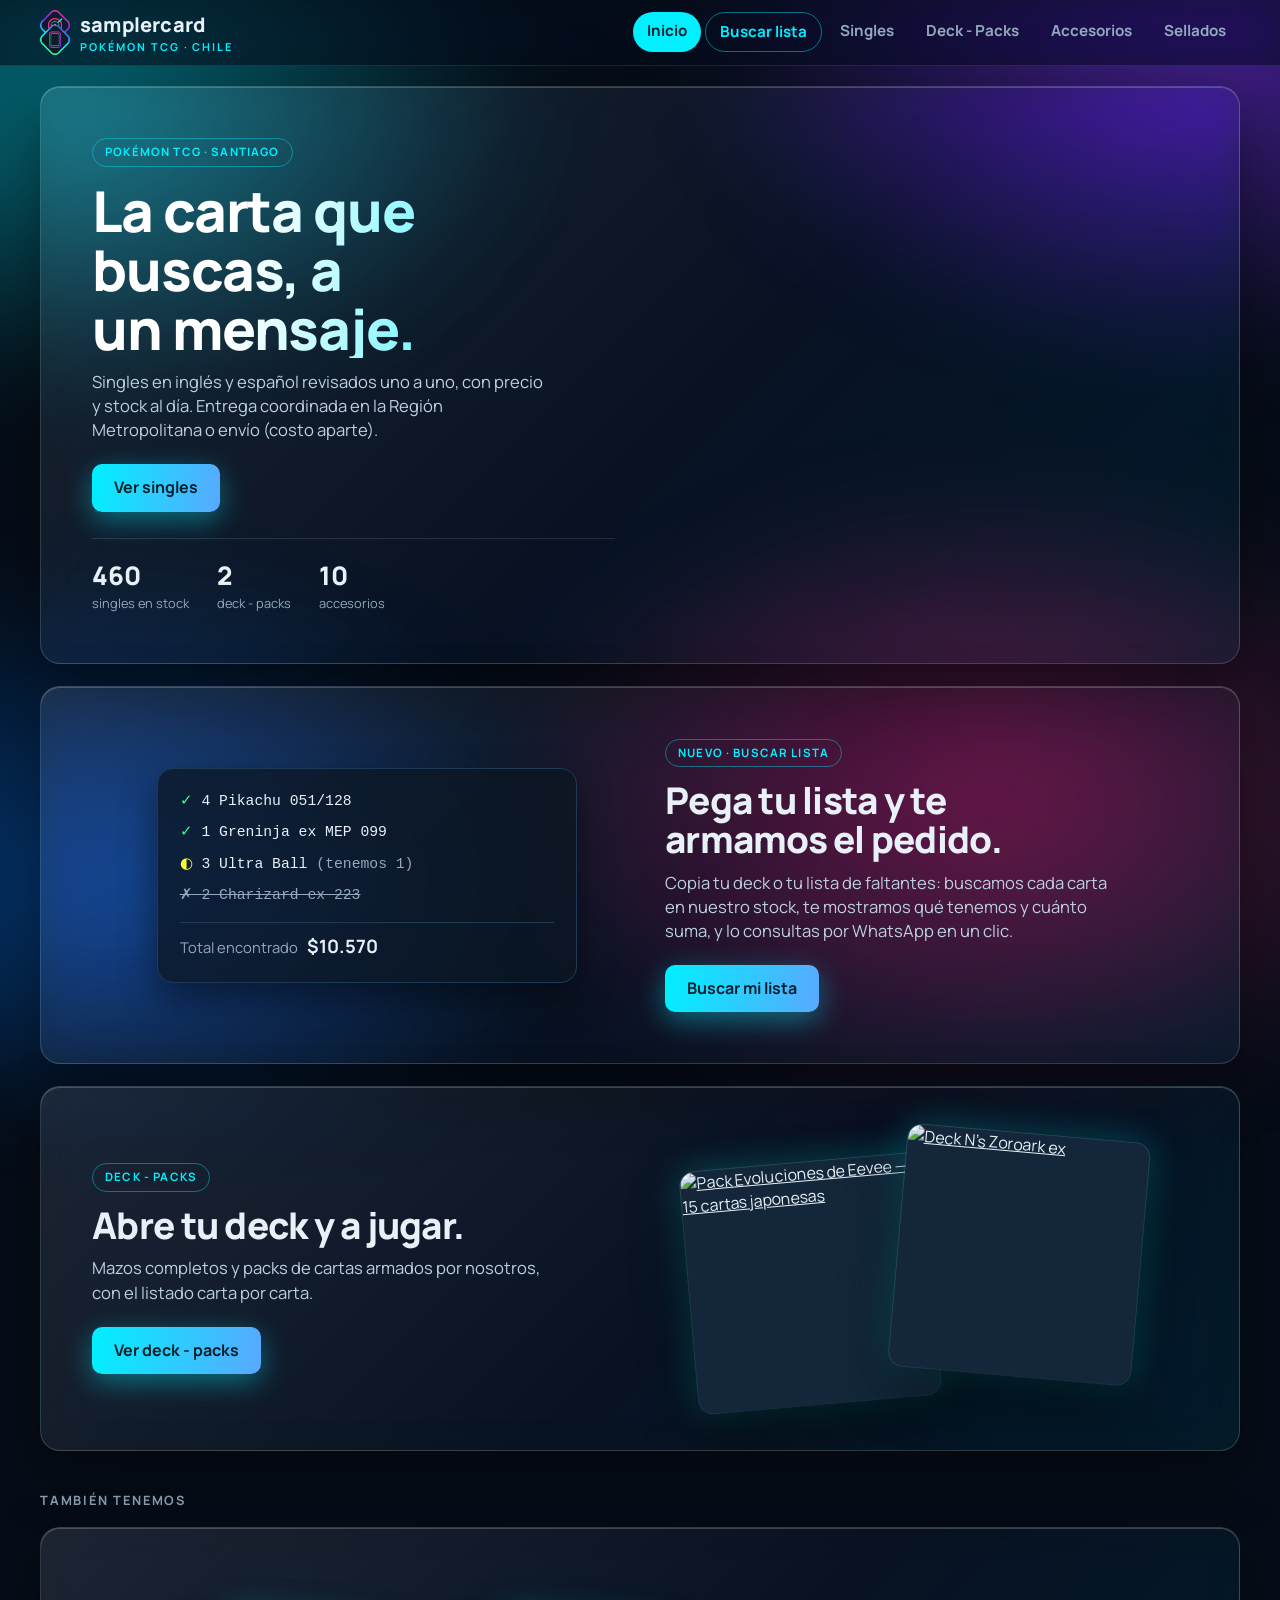
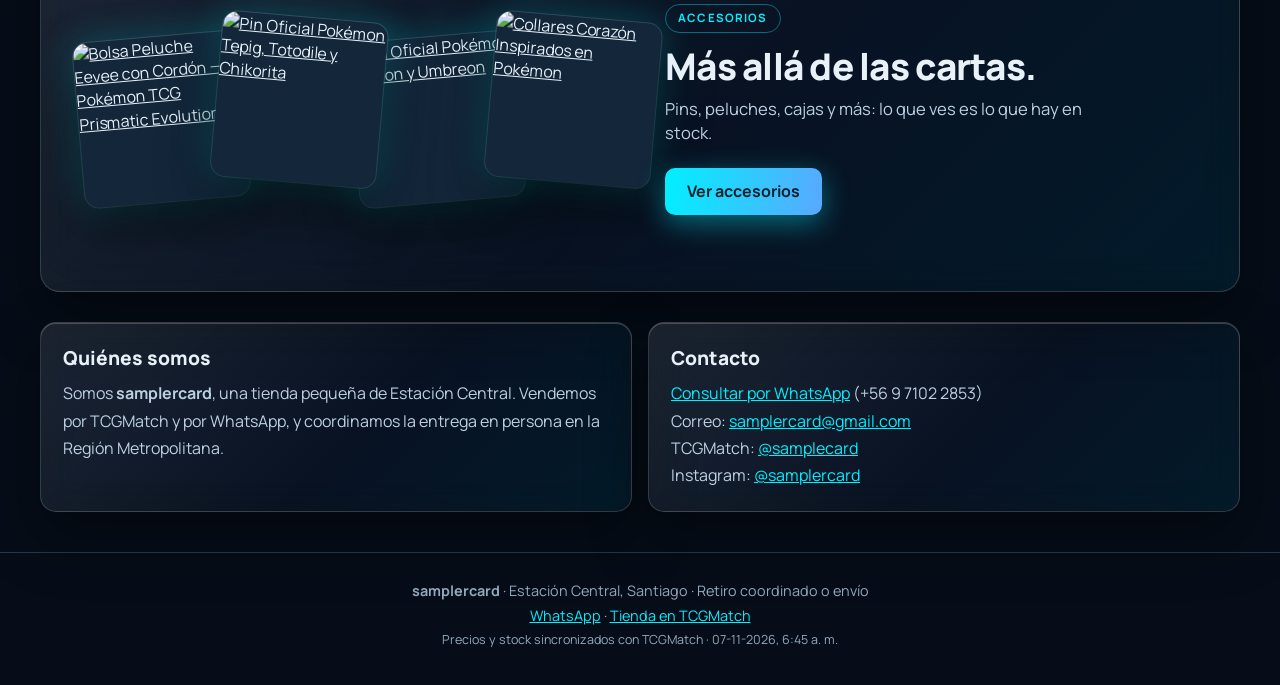
==== commit 0c731100: "SEO: robots, sitemap, canonica, datos de tienda y og:image absoluto Co-Authored-By: Claude Sonnet 5." ====
--- a/index.html
+++ b/index.html
@@ -5,10 +5,57 @@
 <meta name="viewport" content="width=device-width, initial-scale=1">
 <title>samplercard · Pokémon TCG Chile</title>
 <meta name="description" content="Cartas Pokémon sueltas, decks, accesorios y sellado en Chile. Retiro en Estación Central o envío. Compra por WhatsApp o en TCGMatch.">
+<link rel="canonical" href="https://samplercard.cl/">
+<meta name="robots" content="index, follow, max-image-preview:large">
+<meta property="og:type" content="website">
+<meta property="og:locale" content="es_CL">
+<meta property="og:site_name" content="samplercard">
+<meta property="og:url" content="https://samplercard.cl/">
 <meta property="og:title" content="samplercard · Pokémon TCG Chile">
 <meta property="og:description" content="Cartas Pokémon sueltas, decks, accesorios y sellado. Compra por WhatsApp o en TCGMatch.">
-<meta property="og:image" content="assets/social.jpg">
+<meta property="og:image" content="https://samplercard.cl/assets/social.jpg">
+<meta property="og:image:width" content="1200">
+<meta property="og:image:height" content="628">
+<meta name="twitter:card" content="summary_large_image">
+<meta name="twitter:image" content="https://samplercard.cl/assets/social.jpg">
 <meta name="theme-color" content="#0d1b2a">
+<script type="application/ld+json">
+{
+  "@context": "https://schema.org",
+  "@graph": [
+    {
+      "@type": "WebSite",
+      "@id": "https://samplercard.cl/#sitio",
+      "url": "https://samplercard.cl/",
+      "name": "samplercard",
+      "alternateName": ["samplercard.cl", "samplercard Pokémon TCG Chile"],
+      "inLanguage": "es-CL"
+    },
+    {
+      "@type": "OnlineStore",
+      "@id": "https://samplercard.cl/#tienda",
+      "name": "samplercard",
+      "url": "https://samplercard.cl/",
+      "description": "Tienda de cartas Pokémon TCG en Chile: singles en inglés y español, decks, accesorios y producto sellado. Entrega coordinada en la Región Metropolitana o envío.",
+      "logo": "https://samplercard.cl/assets/logo.png",
+      "image": "https://samplercard.cl/assets/social.jpg",
+      "telephone": "+56971022853",
+      "email": "samplercard@gmail.com",
+      "address": {
+        "@type": "PostalAddress",
+        "addressLocality": "Estación Central",
+        "addressRegion": "Región Metropolitana de Santiago",
+        "addressCountry": "CL"
+      },
+      "areaServed": "CL",
+      "sameAs": [
+        "https://www.instagram.com/samplercard/",
+        "https://tcgmatch.cl/@samplecard"
+      ]
+    }
+  ]
+}
+</script>
 <link rel="icon" type="image/png" sizes="32x32" href="assets/favicon-32.png">
 <link rel="apple-touch-icon" href="assets/apple-touch-icon.png">
 <link rel="preconnect" href="https://fonts.googleapis.com">
@@ -33,6 +80,14 @@
 </header>
 
 <main>
+  <noscript>
+    <section class="info">
+      <div class="info-caja">
+        <h1>samplercard · Cartas Pokémon TCG en Chile</h1>
+        <p>Tienda de cartas Pokémon de Estación Central, Santiago: singles en inglés y español, decks y packs armados, accesorios y producto sellado. Entrega coordinada en la Región Metropolitana o envío. Para ver el catálogo activa JavaScript, o escríbenos por <a class="enlace" href="https://wa.me/56971022853">WhatsApp</a> (+56 9 7102 2853) o visita nuestra tienda en <a class="enlace" href="https://tcgmatch.cl/@samplecard">TCGMatch</a>.</p>
+      </div>
+    </section>
+  </noscript>
   <div class="portada" id="portada" hidden>
     <section class="vitrina vitrina--hero">
       <div class="vitrina-texto">
--- a/styles.css
+++ b/styles.css
@@ -27,7 +27,7 @@
 
 /* Cabecera */
 .cabecera {
-  position: sticky; top: 0; z-index: 10;
+  position: relative; z-index: 10;
   display: flex; flex-wrap: wrap; align-items: center; justify-content: space-between; gap: 10px 24px;
   padding: 10px max(16px, calc((100% - 1200px) / 2));
   background: rgba(11, 22, 34, .94);
@@ -53,7 +53,7 @@
 .intro p { margin: 0; color: var(--suave); }
 
 /* Filtros */
-.filtros { position: sticky; top: 61px; z-index: 5; padding: 12px 0; background: var(--fondo); }
+.filtros { padding: 12px 0; background: var(--fondo); }
 .filtros input, .filtros select {
   width: 100%; padding: 11px 12px; border-radius: 10px;
   background: var(--panel-2); color: var(--texto); border: 1px solid var(--borde);
@@ -229,7 +229,6 @@
 @media (max-width: 720px) {
   .cabecera { padding: 8px 16px; }
   .secciones { width: 100%; }
-  .filtros { top: 104px; }
   .filtros-fila { grid-template-columns: 1fr 1fr; }
   .grilla { grid-template-columns: repeat(2, minmax(0, 1fr)); gap: 10px; }
   .item { padding: 8px; }
@@ -340,7 +339,7 @@
 
 /* Mejoras de productos y búsqueda */
 /* Buscador protagonista */
-.filtros { padding: 14px 16px; margin: 0 -16px; border-radius: 0 0 18px 18px; }
+.filtros { padding: 14px 16px; margin: 8px -16px 0; border-radius: 18px; border: 1px solid rgba(255, 255, 255, .12); }
 #buscar {
   padding: 15px 18px 15px 48px; border-radius: 999px; font-weight: 600;
   background: rgba(255, 255, 255, .08) url("data:image/svg+xml,%3Csvg xmlns='http://www.w3.org/2000/svg' width='20' height='20' fill='none' stroke='%2300f0ff' stroke-width='2.4' stroke-linecap='round'%3E%3Ccircle cx='9' cy='9' r='6.5'/%3E%3Cpath d='m14 14 4.5 4.5'/%3E%3C/svg%3E") no-repeat 18px center;
@@ -382,10 +381,10 @@
 .ver-mas { background: linear-gradient(100deg, #00f0ff, #5aa8ff); color: #04212b; border: 0; box-shadow: 0 8px 28px rgba(0, 240, 255, .4); }
 .ver-mas:hover { background: linear-gradient(100deg, #5ff6ff, #8ac2ff); }
 
-/* Celular: solo el buscador queda fijo, el resto de los filtros se va al bajar */
+/* Celular: filtros compactos */
 @media (max-width: 720px) {
   .filtros { display: contents; }
-  #buscar { position: sticky; top: 118px; z-index: 5; margin-top: 10px; padding-top: 12px; padding-bottom: 12px; background-color: rgba(9, 18, 32, .92); }
+  #buscar { margin-top: 10px; padding-top: 12px; padding-bottom: 12px; background-color: rgba(9, 18, 32, .92); }
   .filtros-fila { display: flex; gap: 8px; overflow-x: auto; scrollbar-width: none; margin-top: 8px; }
   .filtros-fila::-webkit-scrollbar { display: none; }
   .filtros select { flex: none; width: auto; max-width: 62vw; }
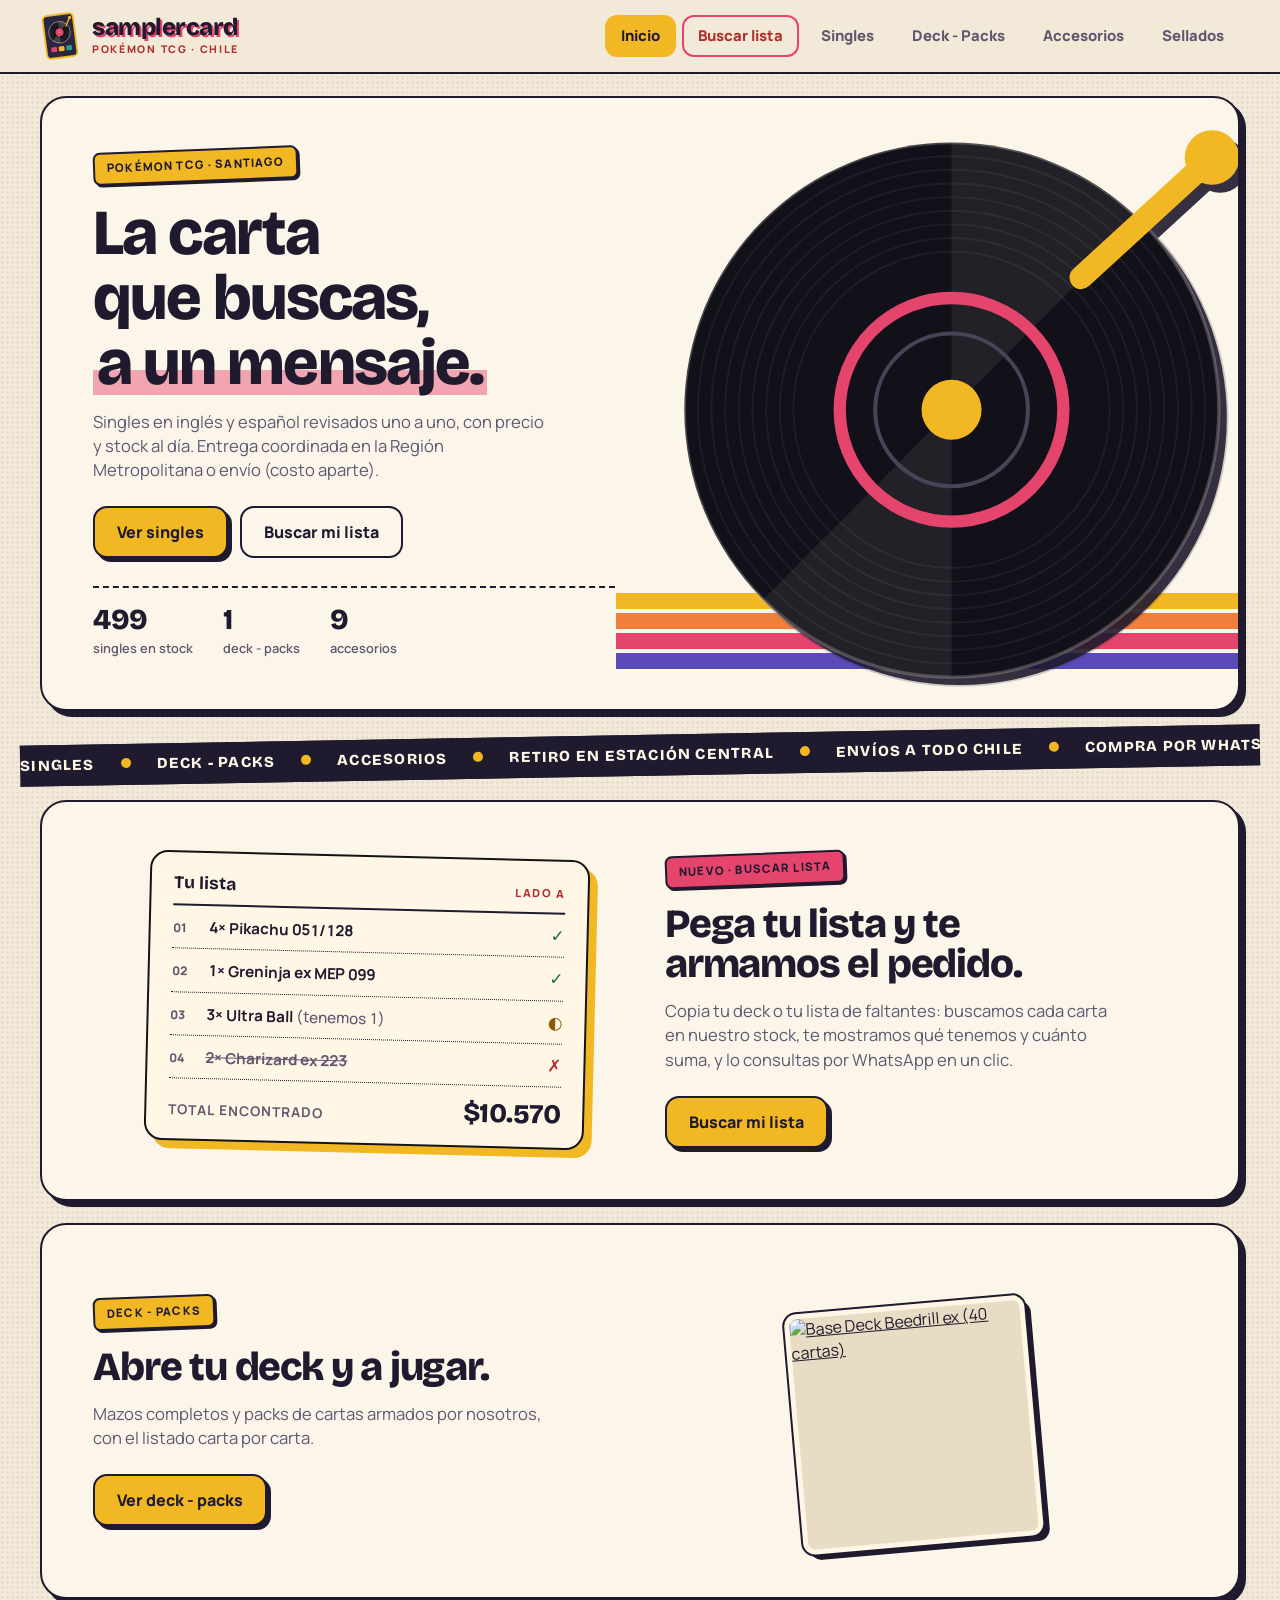
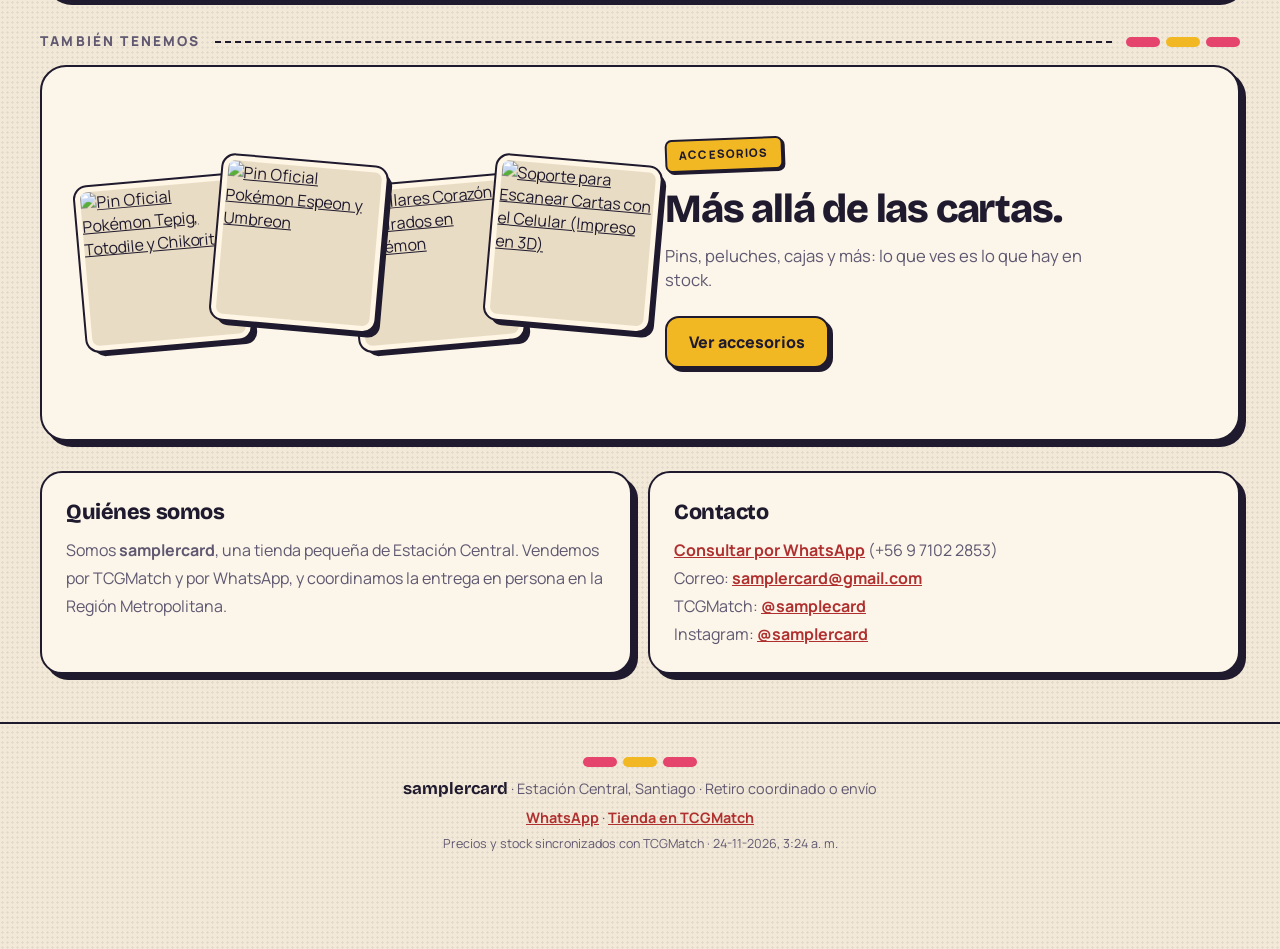
==== commit ffcbd677: "Portada nueva: marca New Old (Crema vinilo + logo B6) - index.html/styles.css/logo.js/logo.svg desde" ====
--- a/index.html
+++ b/index.html
@@ -1,5 +1,5 @@
 <!doctype html>
-<html lang="es">
+<html lang="es" data-tema="crema">
 <head>
 <meta charset="utf-8">
 <meta name="viewport" content="width=device-width, initial-scale=1">
@@ -18,7 +18,7 @@
 <meta property="og:image:height" content="628">
 <meta name="twitter:card" content="summary_large_image">
 <meta name="twitter:image" content="https://samplercard.cl/assets/social.jpg">
-<meta name="theme-color" content="#0d1b2a">
+<meta name="theme-color" content="#F3E9D8">
 <script type="application/ld+json">
 {
   "@context": "https://schema.org",
@@ -56,17 +56,29 @@
   ]
 }
 </script>
+<link rel="icon" type="image/svg+xml" href="logo.svg">
 <link rel="icon" type="image/png" sizes="32x32" href="assets/favicon-32.png">
 <link rel="apple-touch-icon" href="assets/apple-touch-icon.png">
 <link rel="preconnect" href="https://fonts.googleapis.com">
 <link rel="preconnect" href="https://fonts.gstatic.com" crossorigin>
-<link href="https://fonts.googleapis.com/css2?family=Manrope:wght@400;500;700;800&display=swap" rel="stylesheet">
+<link href="https://fonts.googleapis.com/css2?family=Bricolage+Grotesque:opsz,wght@12..96,600..800&family=Manrope:wght@400;500;700;800&display=swap" rel="stylesheet">
 <link rel="stylesheet" href="styles.css">
 </head>
 <body>
+<div class="aurora" aria-hidden="true"></div>
+<!-- degradado del borde del logo (se usa en todos los logos de la página) -->
+<svg width="0" height="0" style="position:absolute" aria-hidden="true" focusable="false">
+  <defs>
+    <linearGradient id="logo-borde" x1="0" y1="0" x2="1" y2="1">
+      <stop offset=".42" style="stop-color:var(--logo-a)"/>
+      <stop offset=".58" style="stop-color:var(--logo-b)"/>
+    </linearGradient>
+  </defs>
+</svg>
+
 <header class="cabecera">
   <a class="marca" href="#inicio">
-    <img src="assets/logo.png" alt="" width="54" height="80">
+    <svg class="logo" data-logo aria-hidden="true"></svg>
     <span><strong>samplercard</strong><small>Pokémon TCG · Chile</small></span>
   </a>
   <nav class="secciones" aria-label="Secciones">
@@ -90,30 +102,56 @@
   </noscript>
   <div class="portada" id="portada" hidden>
     <section class="vitrina vitrina--hero">
+      <!-- vinilo girando detrás de las cartas: mismo disco, anillo rojo y brazo amarillo del logo -->
+      <svg class="vinilo" viewBox="0 0 440 420" aria-hidden="true" focusable="false">
+        <g class="vinilo-disco">
+          <circle cx="205" cy="215" r="196" style="fill:var(--logo-disco);stroke:var(--logo-linea);stroke-opacity:.22" stroke-width="2.5"/>
+          <g fill="none" stroke="#fff" stroke-opacity=".055" stroke-width="1.4">
+            <circle cx="205" cy="215" r="186"/><circle cx="205" cy="215" r="176"/><circle cx="205" cy="215" r="166"/><circle cx="205" cy="215" r="156"/>
+            <circle cx="205" cy="215" r="146"/><circle cx="205" cy="215" r="136"/><circle cx="205" cy="215" r="126"/><circle cx="205" cy="215" r="116"/>
+          </g>
+          <path d="M205 215 L205 19 A196 196 0 0 1 343 76 Z" fill="#fff" fill-opacity=".07"/>
+          <path d="M205 215 L205 411 A196 196 0 0 1 67 354 Z" fill="#fff" fill-opacity=".07"/>
+          <circle cx="205" cy="215" r="82" fill="none" stroke-width="9" style="stroke:var(--logo-b)"/>
+          <circle cx="205" cy="215" r="56" fill="none" stroke-width="3" style="stroke:var(--logo-gris)"/>
+          <circle cx="205" cy="215" r="22" style="fill:var(--logo-a)"/>
+        </g>
+        <line x1="300" y1="118" x2="396" y2="30" stroke-width="17" stroke-linecap="round" style="stroke:var(--logo-a)"/>
+        <circle cx="396" cy="30" r="20" style="fill:var(--logo-a)"/>
+      </svg>
       <div class="vitrina-texto">
         <span class="etiqueta">Pokémon TCG · Santiago</span>
-        <h1>La carta que buscas, a un mensaje.</h1>
+        <h1>La carta que buscas, <mark>a un mensaje.</mark></h1>
         <p>Singles en inglés y español revisados uno a uno, con precio y stock al día. Entrega coordinada en la Región Metropolitana o envío (costo aparte).</p>
         <div class="acciones">
           <a class="btn btn--principal" href="#singles">Ver singles</a>
+          <a class="btn btn--suave" href="#lista">Buscar mi lista</a>
         </div>
         <div class="cifras" id="cifras"></div>
       </div>
       <a class="vitrina-arte abanico" id="arte-hero" href="#singles" aria-label="Ver singles"></a>
     </section>
 
+    <div class="cinta" aria-hidden="true">
+      <div class="cinta-pista">
+        <span>Singles</span><span>Deck - Packs</span><span>Accesorios</span><span>Retiro en Estación Central</span><span>Envíos a todo Chile</span><span>Compra por WhatsApp o TCGMatch</span>
+        <span>Singles</span><span>Deck - Packs</span><span>Accesorios</span><span>Retiro en Estación Central</span><span>Envíos a todo Chile</span><span>Compra por WhatsApp o TCGMatch</span>
+      </div>
+    </div>
+
     <section class="vitrina vitrina--invertida vitrina--lista">
       <div class="vitrina-texto">
-        <span class="etiqueta">Nuevo · Buscar lista</span>
+        <span class="etiqueta etiqueta--roja">Nuevo · Buscar lista</span>
         <h2>Pega tu lista y te armamos el pedido.</h2>
         <p>Copia tu deck o tu lista de faltantes: buscamos cada carta en nuestro stock, te mostramos qué tenemos y cuánto suma, y lo consultas por WhatsApp en un clic.</p>
         <div class="acciones"><a class="btn btn--principal" href="#lista">Buscar mi lista</a></div>
       </div>
       <a class="vitrina-arte lista-demo" href="#lista" aria-label="Buscar mi lista">
-        <span class="demo-linea ok">✓ 4 Pikachu 051/128</span>
-        <span class="demo-linea ok">✓ 1 Greninja ex MEP 099</span>
-        <span class="demo-linea parcial">◐ 3 Ultra Ball <em>(tenemos 1)</em></span>
-        <span class="demo-linea no">✗ 2 Charizard ex 223</span>
+        <span class="demo-cabeza"><b>Tu lista</b><span>lado A</span></span>
+        <span class="demo-linea ok"><i>01</i><span>4× Pikachu 051/128</span><b>✓</b></span>
+        <span class="demo-linea ok"><i>02</i><span>1× Greninja ex MEP 099</span><b>✓</b></span>
+        <span class="demo-linea parcial"><i>03</i><span>3× Ultra Ball <em>(tenemos 1)</em></span><b>◐</b></span>
+        <span class="demo-linea no"><i>04</i><span>2× Charizard ex 223</span><b>✗</b></span>
         <span class="demo-total">Total encontrado <strong>$10.570</strong></span>
       </a>
     </section>
@@ -128,7 +166,7 @@
       <a class="vitrina-arte mosaico" id="arte-decks" href="#decks" aria-label="Ver deck - packs"></a>
     </section>
 
-    <h2 class="subtitulo">También tenemos</h2>
+    <h2 class="subtitulo"><span>También tenemos</span><i class="pads" aria-hidden="true"><b></b><b></b><b></b></i></h2>
 
     <section class="vitrina vitrina--invertida" id="v-accesorios">
       <div class="vitrina-texto">
@@ -219,6 +257,7 @@
 </main>
 
 <footer class="pie">
+  <i class="pads" aria-hidden="true"><b></b><b></b><b></b></i>
   <p><strong>samplercard</strong> · Estación Central, Santiago · Retiro coordinado o envío</p>
   <p>
     <a class="enlace" id="pie-whatsapp" href="https://wa.me/56971022853" target="_blank" rel="noopener">WhatsApp</a> ·
@@ -233,5 +272,6 @@
 </dialog>
 
 <script src="app.js"></script>
+<script src="logo.js"></script>
 </body>
 </html>
--- a/styles.css
+++ b/styles.css
@@ -1,206 +1,164 @@
-:root {
-  --fondo: #0b1622;
-  --panel: #0d1b2a;
-  --panel-2: #13263a;
-  --borde: #1f3a55;
-  --texto: #e8f1f8;
-  --suave: #93a9bd;
-  --cian: #00f0ff;
-  --magenta: #ff2e88;
-  --whatsapp: #25d366;
-  --tcgmatch: #2563eb;
-  --radio: 14px;
-}
-
+/* samplercard · propuesta "Vinilo": el logo nuevo (tarjeta con tornamesa) manda en todo el diseño.
+   Formas planas, esquinas redondas gruesas, precio como etiqueta pegada en la funda, cinta amarilla, vinilo que gira. */
+
+/* ---------- Paletas (cambian con <html data-tema="...">) ---------- */
+:root, [data-tema="vinilo"] {
+  --fondo: #0E0E10; --panel: #17171A; --panel-2: #222227; --borde: #34343B; --linea: #F5F1E6; --grosor: 1px;
+  --texto: #F5F1E6; --suave: #A9A59B;
+  --a: #FED01D; --a-texto: #141414; --b: #E81F2A; --b-texto: #FFFFFF; --rojo-txt: #FF5A60; --enlace: #FED01D;
+  --cinta-bg: var(--a); --cinta-texto: var(--a-texto);
+  --sombra-panel: none; --sombra-item: 0 10px 24px rgba(0, 0, 0, .4); --sombra-hover: 6px 6px 0 var(--a);
+  --sombra-sticker: 2px 2px 0 rgba(0, 0, 0, .55); --sombra-ficha: 0 30px 80px rgba(0, 0, 0, .65);
+  --ok: #3DDC84; --parcial: #FED01D; --no: #FF5A60;
+  --logo-a: #FED01D; --logo-b: #E81F2A; --logo-cuerpo: #141414; --logo-disco: #000; --logo-gris: #3A3A3A; --logo-linea: #F4F4F4;
+  --wa: #25D366; --tcg: #2F6BFF;
+  --display: "Bricolage Grotesque", Manrope, system-ui, sans-serif;
+  --radio: 18px;
+}
+[data-tema="blanco"] {
+  --fondo: #FAF8F3; --panel: #FFFFFF; --panel-2: #F1EDE2; --borde: #141414; --linea: #141414; --grosor: 2px;
+  --texto: #141414; --suave: #5C584F;
+  --a: #FED01D; --a-texto: #141414; --b: #E81F2A; --b-texto: #FFFFFF; --rojo-txt: #C9151F; --enlace: #C9151F;
+  --sombra-panel: 6px 6px 0 #141414; --sombra-item: 4px 4px 0 #141414; --sombra-hover: 7px 7px 0 var(--b);
+  --sombra-sticker: 2px 2px 0 #141414; --sombra-ficha: 8px 8px 0 #141414;
+  --ok: #137A3A; --parcial: #8A5A00; --no: #C9151F;
+}
+[data-tema="violeta"] {
+  --fondo: #120C22; --panel: #1B1330; --panel-2: #271B45; --borde: #3A2A63; --linea: #F6F0FF; --grosor: 1px;
+  --texto: #F6F0FF; --suave: #B7A9D6;
+  --a: #FFD23F; --a-texto: #1B1330; --b: #FF4F8B; --b-texto: #1B1330; --rojo-txt: #FF7DA8; --enlace: #FFD23F;
+  --sombra-item: 0 10px 24px rgba(0, 0, 0, .4); --sombra-hover: 6px 6px 0 var(--b);
+  --ok: #5CF2A0; --parcial: #FFD23F; --no: #FF7DA8;
+  --logo-a: #FFD23F; --logo-b: #FF4F8B; --logo-cuerpo: #1B1330; --logo-disco: #0A0615; --logo-gris: #4B3A7A; --logo-linea: #F6F0FF;
+}
+[data-tema="neon"] {
+  --fondo: #070D16; --panel: #0E1826; --panel-2: #162436; --borde: #22384F; --linea: #EAF6FA; --grosor: 1px;
+  --texto: #EAF6FA; --suave: #8FA9B8;
+  --a: #00F0FF; --a-texto: #04212B; --b: #FF2E88; --b-texto: #0B0B12; --rojo-txt: #FF6BAA; --enlace: #00F0FF;
+  --sombra-item: 0 10px 24px rgba(0, 0, 0, .45); --sombra-hover: 6px 6px 0 var(--b);
+  --ok: #39FF88; --parcial: #F7FF2E; --no: #FF6BAA;
+  --logo-a: #00F0FF; --logo-b: #FF2E88; --logo-cuerpo: #0E1826; --logo-disco: #04080F; --logo-gris: #2B4A66; --logo-linea: #EAF6FA;
+}
+[data-tema="crema"] {
+  --fondo: #F2E8D5; --panel: #FBF5E8; --panel-2: #E8DCC3; --borde: #1F1A17; --linea: #1F1A17; --grosor: 2px;
+  --texto: #1F1A17; --suave: #5F574B;
+  --a: #F2B824; --a-texto: #1F1A17; --b: #C9411F; --b-texto: #FFFFFF; --rojo-txt: #B53A20; --enlace: #B53A20;
+  --cinta-bg: #1F6F78; --cinta-texto: #FBF5E8;
+  --sombra-panel: 6px 6px 0 #1F1A17; --sombra-item: 4px 4px 0 #1F1A17; --sombra-hover: 7px 7px 0 var(--b);
+  --sombra-sticker: 2px 2px 0 #1F1A17; --sombra-ficha: 8px 8px 0 #1F1A17;
+  --ok: #1B6E3A; --parcial: #8A5A00; --no: #B53A20;
+  --logo-a: #F2B824; --logo-b: #C9411F; --logo-cuerpo: #1F1A17; --logo-disco: #0F0C0A; --logo-gris: #4A4036; --logo-linea: #FBF5E8;
+}
+
+/* Fusión: Noche violeta + la aurora, el vidrio y el brillo neón del sitio de hoy (cian en enlaces y holo) */
+[data-tema="fusion"] {
+  --fondo: #07040F; --panel: rgba(27, 19, 48, .72); --panel-2: rgba(255, 255, 255, .08); --borde: rgba(255, 255, 255, .16); --linea: #F6F0FF; --grosor: 1px;
+  --texto: #F6F0FF; --suave: #BDB0DC; --cian: #00F0FF;
+  --a: #FFD23F; --a-texto: #1B1330; --b: #FF4F8B; --b-texto: #1B1330; --rojo-txt: #FF7DA8; --enlace: #7DF6FF;
+  --sombra-item: 0 14px 34px rgba(0, 0, 0, .4), inset 0 1px 0 rgba(255, 255, 255, .14); --sombra-hover: 0 22px 44px rgba(0, 0, 0, .5), 0 0 34px rgba(0, 240, 255, .3);
+  --sombra-sticker: 2px 2px 0 rgba(0, 0, 0, .5); --sombra-ficha: 0 30px 80px rgba(0, 0, 0, .7);
+  --ok: #5CF2A0; --parcial: #FFD23F; --no: #FF7DA8;
+  --logo-a: #FFD23F; --logo-b: #FF4F8B; --logo-cuerpo: #1B1330; --logo-disco: #0A0615; --logo-gris: #4B3A7A; --logo-linea: #F6F0FF;
+}
+
+/* ---------- Base ---------- */
 * { box-sizing: border-box; }
 [hidden] { display: none !important; }
 html { -webkit-text-size-adjust: 100%; }
 body {
-  margin: 0;
-  background: var(--fondo);
-  color: var(--texto);
-  font-family: Manrope, system-ui, -apple-system, "Segoe UI", sans-serif;
-  line-height: 1.45;
+  margin: 0; overflow-x: hidden;
+  background: var(--fondo); color: var(--texto);
+  font-family: Manrope, system-ui, -apple-system, "Segoe UI", sans-serif; line-height: 1.45;
+  transition: background .25s, color .25s;
 }
 img { max-width: 100%; display: block; }
 a { color: inherit; }
-
-/* Cabecera */
+.enlace { color: var(--enlace); font-weight: 700; }
+h1, h2 { font-family: var(--display); }
+:focus-visible { outline: 3px solid var(--a); outline-offset: 2px; }
+[data-tema="blanco"] :focus-visible, [data-tema="crema"] :focus-visible { outline-color: #141414; }
+
+/* ---------- Cabecera ---------- */
 .cabecera {
-  position: relative; z-index: 10;
-  display: flex; flex-wrap: wrap; align-items: center; justify-content: space-between; gap: 10px 24px;
+  position: sticky; top: 0; z-index: 30;
+  display: flex; flex-wrap: wrap; align-items: center; justify-content: space-between; gap: 8px 24px;
   padding: 10px max(16px, calc((100% - 1200px) / 2));
-  background: rgba(11, 22, 34, .94);
-  backdrop-filter: blur(8px);
-  border-bottom: 1px solid var(--borde);
-}
-.marca { display: flex; align-items: center; gap: 10px; text-decoration: none; }
-.marca img { width: 30px; height: auto; }
-.marca strong { display: block; font-size: 1.25rem; font-weight: 800; letter-spacing: .01em; }
-.marca small { display: block; color: var(--cian); font-size: .68rem; font-weight: 700; letter-spacing: .18em; text-transform: uppercase; }
-.secciones { display: flex; gap: 4px; overflow-x: auto; }
+  background: var(--fondo); border-bottom: var(--grosor) solid var(--borde);
+}
+.marca { display: flex; align-items: center; gap: 12px; text-decoration: none; }
+.logo { width: 40px; height: 52px; flex: none; overflow: visible; }
+.marca strong { display: block; font: 800 1.5rem/1 var(--display); letter-spacing: -.02em; }
+.marca small { display: block; margin-top: 3px; color: var(--rojo-txt); font-size: .66rem; font-weight: 800; letter-spacing: .16em; text-transform: uppercase; }
+.secciones { display: flex; gap: 6px; overflow-x: auto; scrollbar-width: none; }
+.secciones::-webkit-scrollbar { display: none; }
 .secciones a {
-  padding: 8px 14px; border-radius: 999px; text-decoration: none; white-space: nowrap;
-  color: var(--suave); font-weight: 700; font-size: .95rem;
-}
-.secciones a:hover { color: var(--texto); }
-.secciones a.activa { background: var(--cian); color: #04212b; }
-
-main { padding: 0 max(16px, calc((100% - 1200px) / 2)) 40px; }
-
-.intro { padding: 28px 0 8px; }
-.intro h1 { margin: 0 0 4px; font-size: clamp(1.6rem, 4vw, 2.2rem); font-weight: 800; }
-.intro p { margin: 0; color: var(--suave); }
-
-/* Filtros */
-.filtros { padding: 12px 0; background: var(--fondo); }
-.filtros input, .filtros select {
-  width: 100%; padding: 11px 12px; border-radius: 10px;
-  background: var(--panel-2); color: var(--texto); border: 1px solid var(--borde);
-  font: inherit; font-size: 16px;
-}
-.filtros input:focus, .filtros select:focus { outline: 2px solid var(--cian); outline-offset: 1px; }
-.filtros-fila { display: grid; grid-template-columns: repeat(4, 1fr); gap: 8px; margin-top: 8px; }
-.conteo { margin: 8px 0 0; color: var(--suave); font-size: .85rem; }
-
-/* Grilla */
-.grilla { display: grid; grid-template-columns: repeat(auto-fill, minmax(170px, 1fr)); gap: 14px; margin-top: 8px; }
-.item {
-  display: flex; flex-direction: column; text-align: left; cursor: pointer;
-  background: var(--panel); border: 1px solid var(--borde); border-radius: var(--radio);
-  padding: 10px; color: inherit; font: inherit; transition: border-color .15s, transform .15s;
-}
-.item:hover { border-color: var(--cian); transform: translateY(-2px); }
-.item:focus-visible { outline: 2px solid var(--cian); outline-offset: 2px; }
-.item .foto { aspect-ratio: 5 / 7; border-radius: 8px; overflow: hidden; background: var(--panel-2); }
-.item.cuadrada .foto { aspect-ratio: 1; }
-.item .foto img { width: 100%; height: 100%; object-fit: contain; }
-.item.cuadrada .foto img { object-fit: cover; }
-.item h2 { margin: 10px 0 2px; font-size: .95rem; font-weight: 700; line-height: 1.25; }
-.item .detalle { margin: 0; color: var(--suave); font-size: .78rem; }
-.chips { display: flex; flex-wrap: wrap; gap: 4px; margin: 8px 0; }
-.chip { padding: 2px 8px; border-radius: 999px; background: var(--panel-2); border: 1px solid var(--borde); font-size: .72rem; color: var(--suave); }
-.chip.holo { color: var(--cian); border-color: rgba(0, 240, 255, .4); }
-.chip.reverse { color: var(--magenta); border-color: rgba(255, 46, 136, .4); }
-.precio { margin-top: auto; display: flex; align-items: baseline; justify-content: space-between; gap: 6px; }
-.precio strong { font-size: 1.15rem; font-weight: 800; }
-.precio span { color: var(--suave); font-size: .75rem; }
-
-.ver-mas {
-  display: block; margin: 24px auto 0; padding: 12px 28px; border-radius: 999px; cursor: pointer;
-  background: transparent; color: var(--cian); border: 1px solid var(--cian); font: inherit; font-weight: 700;
-}
-.ver-mas:hover { background: rgba(0, 240, 255, .1); }
-.vacio { text-align: center; color: var(--suave); padding: 40px 0; }
-
-/* Ficha */
-.ficha {
-  width: min(880px, calc(100% - 24px)); max-height: calc(100% - 24px); padding: 0;
-  background: var(--panel); color: var(--texto); border: 1px solid var(--borde); border-radius: 18px;
-}
-.ficha::backdrop { background: rgba(0, 0, 0, .7); }
-.cerrar {
-  position: absolute; top: 8px; right: 10px; z-index: 2; width: 40px; height: 40px; border-radius: 50%;
-  background: var(--panel-2); color: var(--texto); border: 1px solid var(--borde); font-size: 1.5rem; cursor: pointer;
-}
-.ficha-cuerpo { display: grid; grid-template-columns: minmax(0, 1fr) minmax(0, 1.1fr); gap: 24px; padding: 24px; }
-.ficha-fotos img { width: 100%; border-radius: 10px; background: var(--panel-2); }
-.ficha-fotos img + img { margin-top: 10px; }
-.ficha h2 { margin: 0 40px 6px 0; font-size: 1.4rem; font-weight: 800; line-height: 1.2; }
-.ficha .detalle { color: var(--suave); margin: 0; }
-.ficha .grande { font-size: 1.8rem; font-weight: 800; margin: 14px 0 2px; }
-.ficha .stock { color: var(--suave); margin: 0 0 16px; font-size: .9rem; }
-.ficha .descripcion { white-space: pre-line; color: var(--suave); font-size: .92rem; margin: 16px 0 0; }
-.botones { display: grid; gap: 10px; }
-.boton {
-  display: flex; align-items: center; justify-content: center; gap: 8px; padding: 13px 16px;
-  border-radius: 12px; text-decoration: none; font-weight: 800; color: #fff;
-}
-.boton.whatsapp { background: var(--whatsapp); color: #062b14; }
-.boton.tcgmatch { background: var(--tcgmatch); }
-.boton:hover { filter: brightness(1.08); }
-.nota { color: var(--suave); font-size: .8rem; margin: 10px 0 0; }
-
-/* Portada */
-.portada { display: grid; gap: 22px; padding-top: 20px; }
-.banner {
-  position: relative; overflow: hidden; border-radius: 20px;
-  background: var(--panel); border: 1px solid var(--borde);
-}
-.banner picture img { width: 100%; height: auto; }
-.banner::after { content: ""; position: absolute; inset: 0; pointer-events: none; }
-.texto-izq::after { background: linear-gradient(90deg, rgba(11, 22, 34, .88) 0%, rgba(11, 22, 34, .55) 30%, transparent 50%); }
-.texto-der::after { background: linear-gradient(270deg, rgba(11, 22, 34, .88) 0%, rgba(11, 22, 34, .55) 30%, transparent 50%); }
-.banner-texto { z-index: 1; }
-.banner-texto {
-  position: absolute; top: 50%; transform: translateY(-50%);
-  width: min(46%, 520px); padding: 0 clamp(20px, 4vw, 56px);
-}
-.texto-izq .banner-texto { left: 0; }
-.texto-der .banner-texto { right: 0; }
-.banner--hero .banner-texto { width: min(40%, 560px); }
+  padding: 8px 14px; border-radius: 12px; text-decoration: none; white-space: nowrap;
+  color: var(--suave); font-weight: 800; font-size: .93rem; border: 2px solid transparent;
+}
+.secciones a:hover { color: var(--texto); border-color: var(--borde); }
+.secciones a.activa { background: var(--a); color: var(--a-texto); border-color: var(--a); }
+.secciones a.destacado { color: var(--rojo-txt); border-color: var(--b); }
+.secciones a.destacado.activa { background: var(--b); color: var(--b-texto); }
+
+main { padding: 0 max(16px, calc((100% - 1200px) / 2)) 48px; }
+
+/* ---------- Botones y etiquetas ---------- */
 .etiqueta {
-  display: inline-block; padding: 5px 12px; border-radius: 999px;
-  border: 1px solid rgba(0, 240, 255, .4); color: var(--cian);
-  font-size: .72rem; font-weight: 700; letter-spacing: .1em; text-transform: uppercase;
-}
-.banner h1, .banner h2 { margin: 14px 0 0; font-weight: 800; line-height: 1.05; letter-spacing: -.02em; text-wrap: balance; }
-.banner h1 { font-size: clamp(2rem, 4.6vw, 3.8rem); }
-.banner h2 { font-size: clamp(1.5rem, 3vw, 2.4rem); }
-.banner p { margin: 12px 0 0; color: var(--suave); font-size: clamp(.95rem, 1.3vw, 1.1rem); max-width: 44ch; }
-.acciones { display: flex; flex-wrap: wrap; gap: 10px; margin-top: 22px; }
+  display: inline-block; padding: 6px 12px; border-radius: 7px; transform: rotate(-2.2deg);
+  background: var(--a); color: var(--a-texto); box-shadow: var(--sombra-sticker);
+  font-size: .72rem; font-weight: 800; letter-spacing: .1em; text-transform: uppercase;
+}
+.etiqueta--roja { background: var(--b); color: var(--b-texto); }
+.acciones { display: flex; flex-wrap: wrap; gap: 12px; margin-top: 24px; }
 .btn {
-  display: inline-block; padding: 12px 22px; border-radius: 10px; text-decoration: none; font-weight: 700;
-  transition: background .15s, border-color .15s;
-}
-.btn--principal { border: 1px solid var(--cian); color: var(--cian); }
-.btn--principal:hover { background: rgba(0, 240, 255, .14); }
-.btn--suave { border: 1px solid rgba(232, 241, 248, .25); color: var(--texto); }
-.btn--suave:hover { border-color: rgba(232, 241, 248, .55); }
-.cifras { display: flex; flex-wrap: wrap; gap: 28px; margin-top: 26px; padding-top: 18px; border-top: 1px solid rgba(232, 241, 248, .12); }
-.cifras strong { display: block; font-size: 1.6rem; font-weight: 800; }
-.cifras span { display: block; color: var(--suave); font-size: .8rem; }
-.subtitulo { margin: 18px 0 -4px; font-size: .8rem; font-weight: 700; letter-spacing: .14em; text-transform: uppercase; color: var(--suave); }
-.info { display: grid; grid-template-columns: 1fr 1fr; gap: 16px; margin-top: 8px; }
-.info-caja { background: var(--panel); border: 1px solid var(--borde); border-radius: 16px; padding: 22px; }
-.info-caja h2 { margin: 0 0 8px; font-size: 1.2rem; font-weight: 800; }
-.info-caja p { margin: 0; color: var(--suave); line-height: 1.7; }
-
-/* Portada v2: vitrinas armadas con fotos reales del stock */
+  display: inline-block; padding: 13px 22px; border-radius: 14px; text-decoration: none; cursor: pointer;
+  font: 800 1rem Manrope, system-ui, sans-serif; border: 2px solid var(--linea);
+  transition: transform .15s, box-shadow .15s, background .15s;
+}
+.btn--principal { background: var(--a); color: var(--a-texto); border-color: var(--a); box-shadow: 4px 4px 0 var(--b); }
+[data-tema="blanco"] .btn--principal, [data-tema="crema"] .btn--principal { border-color: #141414; box-shadow: 4px 4px 0 #141414; }
+.btn--principal:hover { transform: translate(-2px, -2px); box-shadow: 6px 6px 0 var(--b); }
+[data-tema="blanco"] .btn--principal:hover, [data-tema="crema"] .btn--principal:hover { box-shadow: 6px 6px 0 #141414; }
+.btn--principal:active { transform: translate(2px, 2px); box-shadow: 1px 1px 0 var(--b); }
+.btn--suave { background: transparent; color: var(--texto); }
+.btn--suave:hover { background: var(--panel-2); }
+
+.pads { display: inline-flex; gap: 6px; vertical-align: middle; }
+.pads b { width: 34px; height: 10px; border-radius: 99px; background: var(--logo-b); }
+.pads b:nth-child(2) { background: var(--logo-a); }
+
+/* ---------- Portada ---------- */
+.portada { display: grid; gap: 22px; padding-top: 22px; }
 .vitrina {
-  position: relative; overflow: hidden; border-radius: 20px; border: 1px solid var(--borde);
+  position: relative; overflow: hidden; border-radius: 26px;
+  border: var(--grosor) solid var(--borde); background: var(--panel); box-shadow: var(--sombra-panel);
   display: grid; grid-template-columns: minmax(0, 1fr) minmax(0, 1.05fr); align-items: center; gap: 24px;
   min-height: 340px; padding: clamp(24px, 4vw, 52px);
-  background:
-    radial-gradient(55% 80% at 78% 50%, rgba(123, 47, 247, .32) 0%, transparent 70%),
-    radial-gradient(40% 60% at 92% 15%, rgba(0, 240, 255, .16) 0%, transparent 70%),
-    linear-gradient(180deg, #0f2236 0%, var(--panel) 100%);
 }
 .vitrina--invertida { grid-template-columns: minmax(0, 1.05fr) minmax(0, 1fr); }
 .vitrina--invertida .vitrina-texto { order: 2; }
-.vitrina--invertida {
-  background:
-    radial-gradient(55% 80% at 22% 50%, rgba(0, 240, 255, .16) 0%, transparent 70%),
-    radial-gradient(40% 60% at 8% 85%, rgba(123, 47, 247, .3) 0%, transparent 70%),
-    linear-gradient(180deg, #0f2236 0%, var(--panel) 100%);
-}
-.vitrina--hero { min-height: 460px; }
-.vitrina::after {
-  content: ""; position: absolute; left: 0; right: 0; bottom: 0; height: 2px;
-  background: linear-gradient(90deg, transparent, var(--cian), transparent); opacity: .6;
-}
-.vitrina-texto { position: relative; z-index: 1; }
-.vitrina h1, .vitrina h2 { margin: 14px 0 0; font-weight: 800; line-height: 1.05; letter-spacing: -.02em; text-wrap: balance; }
-.vitrina h1 { font-size: clamp(2rem, 4.4vw, 3.6rem); }
-.vitrina h2 { font-size: clamp(1.5rem, 3vw, 2.3rem); }
-.vitrina p { margin: 12px 0 0; color: var(--suave); font-size: clamp(.95rem, 1.3vw, 1.08rem); max-width: 46ch; }
-.vitrina-arte { position: relative; display: block; height: 100%; min-height: 260px; }
+.vitrina--hero { min-height: 480px; }
+.vitrina-texto { position: relative; z-index: 2; }
+.vitrina h1, .vitrina h2 { margin: 18px 0 0; font-weight: 800; line-height: 1.02; letter-spacing: -.03em; text-wrap: balance; }
+.vitrina h1 { font-size: clamp(2.3rem, 5vw, 4.2rem); }
+.vitrina h2 { font-size: clamp(1.6rem, 3.2vw, 2.5rem); }
+.vitrina p { margin: 14px 0 0; color: var(--suave); font-size: clamp(.95rem, 1.3vw, 1.08rem); max-width: 46ch; }
+mark { color: inherit; padding: 0 .06em; white-space: nowrap; background: linear-gradient(transparent 62%, var(--b) 62% 90%, transparent 90%); }
+.vitrina-arte { position: relative; z-index: 1; display: block; height: 100%; min-height: 270px; }
+
+.cifras { display: flex; flex-wrap: wrap; gap: 14px 30px; margin-top: 28px; padding-top: 18px; border-top: 2px dashed var(--borde); }
+.cifras strong { display: block; font: 800 1.8rem/1 var(--display); letter-spacing: -.02em; }
+.cifras span { display: block; margin-top: 4px; color: var(--suave); font-size: .8rem; font-weight: 600; }
+
+/* Vinilo del hero */
+.vinilo { position: absolute; z-index: 0; right: -34px; top: 50%; width: min(60%, 600px); height: auto; transform: translateY(-50%); }
+.vinilo-disco { transform-box: fill-box; transform-origin: center; animation: giro 26s linear infinite; }
+@keyframes giro { to { transform: rotate(360deg); } }
 
 /* Abanico de cartas (hero) */
 .abanico img {
   position: absolute; top: 50%; left: 50%; width: min(42%, 230px); aspect-ratio: 5 / 7; object-fit: cover;
-  border-radius: 4.5% / 3.2%; box-shadow: 0 18px 40px rgba(0, 0, 0, .55), 0 0 0 1px rgba(255, 255, 255, .08);
-  transition: transform .3s;
+  border-radius: 4.5% / 3.2%; box-shadow: 0 18px 36px rgba(0, 0, 0, .55), 0 0 0 1px rgba(255, 255, 255, .1); transition: transform .3s;
 }
 .abanico img:nth-child(1) { transform: translate(-112%, -47%) rotate(-13deg); z-index: 1; }
 .abanico img:nth-child(2) { transform: translate(-50%, -54%); z-index: 3; }
@@ -208,188 +166,328 @@
 .abanico:hover img:nth-child(1) { transform: translate(-122%, -47%) rotate(-16deg); }
 .abanico:hover img:nth-child(3) { transform: translate(22%, -47%) rotate(16deg); }
 
-/* Mosaico de fotos (decks, accesorios) */
+/* Mosaico: fotos con borde de funda, un poco chuecas */
 .mosaico { display: flex; align-items: center; justify-content: center; }
 .mosaico img {
-  width: 44%; aspect-ratio: 1; object-fit: cover; border-radius: 14px; margin: 0 -3%;
-  box-shadow: 0 16px 36px rgba(0, 0, 0, .5), 0 0 0 1px rgba(255, 255, 255, .08); background: var(--panel-2);
-  transition: transform .3s;
+  width: 44%; aspect-ratio: 1; object-fit: cover; margin: 0 -3%; border: 5px solid #F6F2E8; border-radius: 12px; background: var(--panel-2);
+  box-shadow: 0 16px 30px rgba(0, 0, 0, .45); transition: transform .3s;
 }
 .mosaico img:nth-child(odd) { transform: rotate(-5deg) translateY(6%); }
 .mosaico img:nth-child(even) { transform: rotate(5deg) translateY(-6%); z-index: 1; }
 .mosaico.cuatro img { width: 30%; margin: 0 -2.5%; }
 .mosaico:hover img { transform: rotate(0) translateY(0); }
 
-/* Pie */
-.pie { border-top: 1px solid var(--borde); padding: 24px 16px 32px; text-align: center; color: var(--suave); font-size: .9rem; }
-.pie p { margin: 4px 0; }
-.enlace { color: var(--cian); }
+/* Cinta amarilla */
+.cinta {
+  margin: 2px -20px; overflow: hidden; transform: rotate(-1deg);
+  background: var(--cinta-bg); color: var(--cinta-texto);
+  border-block: 2px solid var(--linea); padding: 11px 0;
+  font: 800 .95rem/1 var(--display); letter-spacing: .08em; text-transform: uppercase;
+}
+.cinta-pista { display: flex; width: max-content; animation: cinta 46s linear infinite; }
+.cinta-pista span { white-space: nowrap; }
+.cinta-pista span::after { content: ""; display: inline-block; width: 10px; height: 10px; margin: 0 26px; border-radius: 50%; background: var(--logo-b); vertical-align: 1px; }
+[data-tema="crema"] .cinta-pista span::after { background: var(--a); }
+@keyframes cinta { to { transform: translateX(-50%); } }
+
+.subtitulo { display: flex; align-items: center; gap: 14px; margin: 14px 0 -6px; font: 800 .85rem/1 Manrope, sans-serif; letter-spacing: .16em; text-transform: uppercase; color: var(--suave); }
+.subtitulo::before { content: ""; flex: 1; order: 2; height: 0; border-top: 2px dashed var(--borde); }
+.subtitulo .pads { order: 3; }
+
+/* Tracklist: la lista de ejemplo se ve como el dorso de un disco */
+.lista-demo {
+  display: flex; flex-direction: column; gap: 0; text-decoration: none; width: 100%; max-width: 440px; margin: 0 auto; height: auto; min-height: 0;
+  padding: 20px 22px 18px; border-radius: 18px; background: var(--fondo); border: var(--grosor) solid var(--borde);
+  box-shadow: 8px 8px 0 var(--b); transform: rotate(1.4deg); transition: transform .2s;
+}
+[data-tema="blanco"] .lista-demo, [data-tema="crema"] .lista-demo { background: #FFFFFF; border-color: #141414; box-shadow: 8px 8px 0 var(--a); }
+.lista-demo:hover { transform: rotate(0); }
+.demo-cabeza { display: flex; justify-content: space-between; align-items: baseline; padding-bottom: 10px; border-bottom: 2px solid var(--linea); font: 800 1.1rem var(--display); }
+.demo-cabeza span { font: 800 .7rem Manrope, sans-serif; letter-spacing: .16em; text-transform: uppercase; color: var(--rojo-txt); }
+.demo-linea { display: grid; grid-template-columns: 26px 1fr auto; gap: 10px; align-items: baseline; padding: 9px 0; border-bottom: 1.5px dotted var(--borde); font-weight: 700; font-size: .95rem; font-variant-numeric: tabular-nums; }
+.demo-linea i { font: 800 .75rem Manrope, sans-serif; font-style: normal; color: var(--suave); }
+.demo-linea em { color: var(--suave); font-style: normal; font-weight: 500; }
+.demo-linea b { font-size: 1.05rem; }
+.demo-linea.ok b { color: var(--ok); } .demo-linea.parcial b { color: var(--parcial); } .demo-linea.no b { color: var(--no); }
+.demo-linea.no span { text-decoration: line-through; color: var(--suave); }
+.demo-total { display: flex; justify-content: space-between; align-items: baseline; padding-top: 14px; color: var(--suave); font-weight: 700; font-size: .85rem; text-transform: uppercase; letter-spacing: .08em; }
+.demo-total strong { color: var(--texto); font: 800 1.7rem/1 var(--display); letter-spacing: -.02em; text-transform: none; }
+
+/* Quiénes somos / contacto */
+.info { display: grid; grid-template-columns: 1fr 1fr; gap: 16px; margin-top: 8px; }
+.info-caja { background: var(--panel); border: var(--grosor) solid var(--borde); border-radius: 22px; padding: 24px; box-shadow: var(--sombra-panel); }
+.info-caja h2 { margin: 0 0 8px; font-size: 1.35rem; font-weight: 800; letter-spacing: -.02em; }
+.info-caja p { margin: 0; color: var(--suave); line-height: 1.75; }
+
+/* ---------- Secciones de productos ---------- */
+.intro { padding: 30px 0 8px; }
+.intro h1 { margin: 0 0 4px; font-size: clamp(2rem, 4.6vw, 3rem); font-weight: 800; letter-spacing: -.03em; }
+.intro p { margin: 0; color: var(--suave); }
+
+.filtros { padding: 14px 0 4px; }
+.filtros input, .filtros select {
+  width: 100%; padding: 12px 14px; border-radius: 14px; font: 600 16px Manrope, system-ui, sans-serif;
+  background: var(--panel); color: var(--texto); border: 2px solid var(--borde);
+}
+[data-tema="vinilo"] .filtros input, [data-tema="vinilo"] .filtros select, [data-tema="violeta"] .filtros input, [data-tema="violeta"] .filtros select,
+[data-tema="neon"] .filtros input, [data-tema="neon"] .filtros select { border-color: var(--borde); }
+.filtros input:focus, .filtros select:focus { outline: 3px solid var(--a); outline-offset: 1px; }
+#buscar {
+  padding: 16px 18px 16px 52px; border-radius: 16px; font-weight: 700;
+  background: var(--panel) url("data:image/svg+xml,%3Csvg xmlns='http://www.w3.org/2000/svg' width='22' height='22' fill='none' stroke='%23999' stroke-width='2.6' stroke-linecap='round'%3E%3Ccircle cx='10' cy='10' r='7'/%3E%3Cpath d='m15.5 15.5 5 5'/%3E%3C/svg%3E") no-repeat 18px center;
+}
+#buscar::placeholder { color: var(--suave); }
+.filtros-fila { display: grid; grid-template-columns: repeat(4, 1fr); gap: 10px; margin-top: 10px; }
+.rapidos { display: flex; gap: 8px; margin-top: 12px; overflow-x: auto; scrollbar-width: none; padding: 2px 2px 6px; }
+.rapidos::-webkit-scrollbar { display: none; }
+.rapido {
+  flex: none; padding: 8px 15px; border-radius: 12px; cursor: pointer; font: 800 .86rem Manrope, system-ui, sans-serif;
+  background: var(--panel); color: var(--texto); border: 2px solid var(--borde); transition: transform .12s;
+}
+.rapido:hover { transform: translateY(-2px); }
+.rapido.activo { background: var(--a); color: var(--a-texto); border-color: var(--linea); box-shadow: 3px 3px 0 var(--b); }
+.conteo { margin: 6px 0 0; color: var(--suave); font-size: .85rem; font-weight: 600; }
+
+.grilla { display: grid; grid-template-columns: repeat(auto-fill, minmax(190px, 1fr)); gap: 18px; margin-top: 14px; }
+.item {
+  position: relative; display: flex; flex-direction: column; text-align: left; cursor: pointer; padding: 12px; color: inherit; font: inherit;
+  background: var(--panel); border: var(--grosor) solid var(--borde); border-radius: var(--radio); box-shadow: var(--sombra-item);
+  transition: transform .18s, box-shadow .18s;
+}
+@media (hover: hover) { .item:hover { transform: translate(-3px, -4px) rotate(-.9deg); box-shadow: var(--sombra-hover); } }
+.item .foto { aspect-ratio: 5 / 7; border-radius: 12px; overflow: hidden; background: var(--panel-2); }
+.item.cuadrada .foto { aspect-ratio: 1; }
+.item .foto img { width: 100%; height: 100%; object-fit: contain; filter: drop-shadow(0 8px 10px rgba(0, 0, 0, .4)); }
+.item.cuadrada .foto img { object-fit: cover; filter: none; }
+.item h2 { margin: 12px 0 2px; font: 700 1rem/1.2 var(--display); letter-spacing: -.01em; }
+.item .detalle { margin: 0; color: var(--suave); font-size: .78rem; font-weight: 600; }
+.chips { display: flex; flex-wrap: wrap; gap: 5px; margin: 9px 0 12px; }
+.chip { padding: 3px 9px; border-radius: 7px; background: var(--panel-2); font-size: .72rem; font-weight: 800; color: var(--texto); }
+.chip.holo { background: transparent; box-shadow: inset 0 0 0 1.5px var(--a); }
+.chip.reverse { background: transparent; box-shadow: inset 0 0 0 1.5px var(--b); }
+.precio { margin-top: auto; display: flex; align-items: center; justify-content: space-between; gap: 8px; }
+.precio strong {
+  display: inline-block; padding: 3px 11px; border-radius: 9px; transform: rotate(-2.5deg);
+  background: var(--a); color: var(--a-texto); box-shadow: var(--sombra-sticker); font: 800 1.15rem/1.25 var(--display); letter-spacing: -.01em;
+}
+.precio strong small, .ficha .grande small { font-size: .6em; font-weight: 700; opacity: .75; }
+.precio span { color: var(--suave); font-size: .75rem; font-weight: 700; }
+
+.ver-mas {
+  display: block; margin: 28px auto 0; padding: 13px 30px; border-radius: 14px; cursor: pointer;
+  background: var(--a); color: var(--a-texto); border: 2px solid var(--linea); box-shadow: 4px 4px 0 var(--b); font: 800 1rem Manrope, sans-serif;
+}
+.ver-mas:hover { transform: translate(-2px, -2px); box-shadow: 6px 6px 0 var(--b); }
+.vacio { text-align: center; color: var(--suave); padding: 40px 0; }
+
+/* ---------- Ficha ---------- */
+.ficha { width: min(900px, calc(100% - 24px)); max-height: calc(100% - 24px); padding: 0; background: var(--panel); color: var(--texto); border: 2px solid var(--linea); border-radius: 24px; box-shadow: var(--sombra-ficha); }
+.ficha::backdrop { background: rgba(8, 8, 10, .72); }
+.cerrar { position: absolute; top: 10px; right: 12px; z-index: 2; width: 42px; height: 42px; border-radius: 12px; background: var(--a); color: var(--a-texto); border: 2px solid var(--linea); font-size: 1.5rem; cursor: pointer; }
+.ficha-cuerpo { display: grid; grid-template-columns: minmax(0, 1fr) minmax(0, 1.1fr); gap: 26px; padding: 26px; }
+.ficha-fotos img { width: 100%; border-radius: 12px; background: var(--panel-2); }
+.ficha-fotos img + img { margin-top: 10px; }
+.ficha h2 { margin: 0 46px 6px 0; font-size: 1.6rem; font-weight: 800; line-height: 1.1; letter-spacing: -.02em; }
+.ficha .detalle { color: var(--suave); margin: 0; font-weight: 600; }
+.ficha .grande { display: inline-block; margin: 16px 0 4px; padding: 4px 14px; border-radius: 12px; transform: rotate(-2deg); background: var(--a); color: var(--a-texto); font: 800 2rem/1.2 var(--display); box-shadow: var(--sombra-sticker); }
+.ficha .stock { color: var(--suave); margin: 6px 0 18px; font-size: .9rem; font-weight: 600; }
+.ficha .descripcion { white-space: pre-line; color: var(--suave); font-size: .92rem; margin: 16px 0 0; }
+.botones { display: grid; gap: 10px; }
+.boton { display: flex; align-items: center; justify-content: center; gap: 8px; padding: 14px 16px; border-radius: 14px; text-decoration: none; font-weight: 800; color: #fff; border: 2px solid var(--linea); transition: transform .12s; }
+.boton:hover { transform: translateY(-2px); }
+.boton.whatsapp { background: var(--wa); color: #062b14; }
+.boton.tcgmatch { background: var(--tcg); }
+.nota { color: var(--suave); font-size: .8rem; margin: 10px 0 0; }
+
+/* ---------- Buscar lista ---------- */
+.lista { padding-bottom: 10px; }
+.lista-form { display: grid; gap: 12px; margin-top: 14px; }
+.lista-form textarea {
+  width: 100%; padding: 14px; border-radius: 16px; resize: vertical; background: var(--panel); color: var(--texto); border: 2px solid var(--borde);
+  font: 600 16px/1.7 Manrope, system-ui, sans-serif; font-variant-numeric: tabular-nums;
+}
+.lista-form textarea:focus, .lista-opciones select:focus { outline: 3px solid var(--a); outline-offset: 1px; }
+.lista-opciones { display: flex; flex-wrap: wrap; gap: 12px; }
+.lista-opciones select { flex: 1 1 220px; padding: 12px 14px; border-radius: 14px; font: 600 16px Manrope, sans-serif; background: var(--panel); color: var(--texto); border: 2px solid var(--borde); }
+.lista-resumen { display: flex; flex-wrap: wrap; align-items: center; justify-content: space-between; gap: 12px; margin: 24px 0 12px; padding: 18px 20px; border-radius: 18px; background: var(--panel); border: var(--grosor) solid var(--borde); box-shadow: var(--sombra-item); }
+.lista-resumen strong { font: 800 2rem/1 var(--display); letter-spacing: -.02em; }
+.lista-resumen span { color: var(--suave); font-size: .9rem; display: block; margin-top: 4px; font-weight: 600; }
+.lista-filas { display: grid; gap: 8px; }
+.lista-fila { display: grid; grid-template-columns: 28px 1fr auto; gap: 10px; align-items: start; padding: 13px 15px; border-radius: 14px; background: var(--panel); border: var(--grosor) solid var(--borde); }
+.lista-fila .icono { font-weight: 800; font-size: 1.1rem; line-height: 1.3; }
+.lista-fila.ok .icono { color: var(--ok); } .lista-fila.parcial .icono { color: var(--parcial); } .lista-fila.no .icono { color: var(--no); }
+.lista-fila .pedida { font-weight: 800; }
+.lista-fila .detalle { color: var(--suave); font-size: .85rem; margin-top: 2px; }
+.lista-fila .subtotal { font-weight: 800; white-space: nowrap; }
+.lista-fila.no .subtotal { color: var(--suave); font-weight: 500; }
+
+/* ---------- Pie ---------- */
+.pie { border-top: var(--grosor) solid var(--borde); padding: 26px 16px 90px; text-align: center; color: var(--suave); font-size: .9rem; }
+.pie p { margin: 6px 0; }
+.pie strong { color: var(--texto); font-family: var(--display); font-size: 1.05rem; }
 .actualizado { font-size: .78rem; }
 
+/* ---------- Selector de paletas (solo propuesta) ---------- */
+.paletas {
+  position: fixed; right: 14px; bottom: 14px; z-index: 60; width: min(330px, calc(100vw - 28px));
+  background: var(--panel); color: var(--texto); border: 2px solid var(--linea); border-radius: 18px; box-shadow: 5px 5px 0 var(--b);
+}
+.paletas summary { list-style: none; cursor: pointer; display: flex; justify-content: space-between; align-items: center; gap: 10px; padding: 11px 16px; font-weight: 800; font-size: .85rem; letter-spacing: .06em; text-transform: uppercase; }
+.paletas summary::-webkit-details-marker { display: none; }
+.paletas summary b { color: var(--rojo-txt); }
+.paletas-lista { display: grid; gap: 6px; padding: 0 10px 8px; }
+.paleta { display: flex; align-items: center; gap: 12px; width: 100%; padding: 8px 10px; border-radius: 12px; text-align: left; cursor: pointer; background: transparent; color: var(--texto); border: 2px solid transparent; font: inherit; }
+.paleta:hover { background: var(--panel-2); }
+.paleta[aria-pressed="true"] { border-color: var(--linea); background: var(--panel-2); }
+.paleta i { flex: none; width: 34px; height: 34px; border-radius: 50%; border: 2px solid var(--linea); }
+.paleta b { display: block; font-size: .92rem; }
+.paleta small { display: block; color: var(--suave); font-size: .72rem; font-weight: 600; }
+.paletas-nota { margin: 0; padding: 0 16px 14px; color: var(--suave); font-size: .72rem; }
+
+@media (prefers-reduced-motion: reduce) { .vinilo-disco, .cinta-pista { animation: none; } }
+
+/* ---------- Celular ---------- */
 @media (max-width: 720px) {
   .cabecera { padding: 8px 16px; }
   .secciones { width: 100%; }
-  .filtros-fila { grid-template-columns: 1fr 1fr; }
-  .grilla { grid-template-columns: repeat(2, minmax(0, 1fr)); gap: 10px; }
-  .item { padding: 8px; }
+  .filtros-fila { display: flex; gap: 8px; overflow-x: auto; scrollbar-width: none; }
+  .filtros-fila::-webkit-scrollbar { display: none; }
+  .filtros select { flex: none; width: auto; max-width: 62vw; }
+  .grilla { grid-template-columns: repeat(2, minmax(0, 1fr)); gap: 12px; }
+  .item { padding: 9px; border-radius: 14px; }
+  .precio strong { font-size: 1rem; padding: 2px 9px; }
   .ficha-cuerpo { grid-template-columns: 1fr; padding: 18px; gap: 16px; }
   .ficha-fotos img { max-height: 55vh; object-fit: contain; }
-  .portada { gap: 16px; padding-top: 14px; }
-  .banner-texto, .banner--hero .banner-texto { position: static; transform: none; width: auto; padding: 18px 18px 22px; }
-  .banner::after { display: none; }
-  .vitrina, .vitrina--invertida { grid-template-columns: 1fr; padding: 22px 18px 26px; min-height: 0; gap: 8px; }
+  .portada { gap: 16px; padding-top: 16px; }
+  .vitrina, .vitrina--invertida { grid-template-columns: 1fr; padding: 22px 18px 26px; min-height: 0; gap: 10px; }
   .vitrina--invertida .vitrina-texto { order: 0; }
   .vitrina-arte { order: -1; min-height: 0; height: auto; aspect-ratio: 16 / 10; }
   .vitrina--hero .vitrina-arte { aspect-ratio: 4 / 3; }
-  .abanico img { width: 38%; }
+  .vinilo { top: -2%; right: -16%; width: 92%; transform: none; }
+  .abanico img { width: 36%; }
+  .lista-demo { transform: none; max-width: none; }
+  .vitrina-arte.lista-demo { aspect-ratio: auto; }
+  .cinta { margin-inline: -24px; }
   .info { grid-template-columns: 1fr; }
-}
-
-@media (min-width: 721px) and (max-width: 1000px) {
-  .banner-texto, .banner--hero .banner-texto { width: 54%; }
-  .banner p, .cifras { display: none; }
-}
-.precio strong small, .ficha .grande small { font-size: .6em; font-weight: 600; color: var(--suave); }
-
-/* Buscar lista */
-.secciones a.destacado { color: var(--cian); border: 1px solid rgba(0, 240, 255, .45); }
-.secciones a.destacado.activa { color: #04212b; }
-.lista-demo {
-  display: flex; flex-direction: column; justify-content: center; gap: 10px; text-decoration: none;
-  max-width: 420px; margin: 0 auto; width: 100%; padding: 22px; border-radius: 16px;
-  background: rgba(11, 22, 34, .75); border: 1px solid var(--borde); box-shadow: 0 16px 36px rgba(0, 0, 0, .45);
-  font-family: ui-monospace, SFMono-Regular, Menlo, Consolas, monospace; font-size: .92rem; min-height: 0; height: auto;
-}
-.demo-linea { color: var(--texto); }
-.demo-linea em { color: var(--suave); font-style: normal; }
-.demo-linea.ok::first-letter { color: #39ff88; }
-.demo-linea.parcial::first-letter { color: #f7ff2e; }
-.demo-linea.no { color: var(--suave); text-decoration: line-through; }
-.demo-total { margin-top: 6px; padding-top: 10px; border-top: 1px solid var(--borde); color: var(--suave); font-family: Manrope, sans-serif; }
-.demo-total strong { color: var(--texto); font-size: 1.15rem; margin-left: 6px; }
-
-.lista { padding-bottom: 10px; }
-.lista-form { display: grid; gap: 10px; margin-top: 14px; }
-.lista-form textarea {
-  width: 100%; padding: 12px; border-radius: 12px; resize: vertical;
-  background: var(--panel-2); color: var(--texto); border: 1px solid var(--borde);
-  font: 16px/1.5 ui-monospace, SFMono-Regular, Menlo, Consolas, monospace;
-}
-.lista-form textarea:focus, .lista-opciones select:focus { outline: 2px solid var(--cian); outline-offset: 1px; }
-.lista-opciones { display: flex; flex-wrap: wrap; gap: 10px; }
-.lista-opciones select {
-  flex: 1 1 220px; padding: 11px 12px; border-radius: 10px; font: inherit; font-size: 16px;
-  background: var(--panel-2); color: var(--texto); border: 1px solid var(--borde);
-}
-.lista-opciones .btn { cursor: pointer; background: transparent; font: inherit; font-weight: 700; }
-.lista-resumen {
-  display: flex; flex-wrap: wrap; align-items: center; justify-content: space-between; gap: 12px;
-  margin: 22px 0 12px; padding: 16px 18px; border-radius: 14px; background: var(--panel); border: 1px solid var(--borde);
-}
-.lista-resumen strong { font-size: 1.5rem; font-weight: 800; }
-.lista-resumen span { color: var(--suave); font-size: .9rem; display: block; }
-.lista-filas { display: grid; gap: 8px; }
-.lista-fila {
-  display: grid; grid-template-columns: 28px 1fr auto; gap: 10px; align-items: start;
-  padding: 12px 14px; border-radius: 12px; background: var(--panel); border: 1px solid var(--borde);
-}
-.lista-fila .icono { font-weight: 800; font-size: 1.1rem; line-height: 1.3; }
-.lista-fila.ok .icono { color: #39ff88; }
-.lista-fila.parcial .icono { color: #f7ff2e; }
-.lista-fila.no .icono { color: var(--magenta); }
-.lista-fila .pedida { font-weight: 700; }
-.lista-fila .detalle { color: var(--suave); font-size: .85rem; margin-top: 2px; }
-.lista-fila .subtotal { font-weight: 800; white-space: nowrap; }
-.lista-fila.no .subtotal { color: var(--suave); font-weight: 500; }
-
-@media (max-width: 720px) {
-  .vitrina-arte.lista-demo { aspect-ratio: auto; font-size: .82rem; padding: 16px; }
   .lista-fila { grid-template-columns: 22px 1fr; }
   .lista-fila .subtotal { grid-column: 2; }
-}
-
-/* Aurora: luz de color que se mueve lento detrás de paneles de vidrio */
-body { background: #060d18; }
-body::before {
-  content: ""; position: fixed; inset: -20%; z-index: -1; pointer-events: none; filter: blur(50px);
+  .paletas { right: 10px; bottom: 10px; }
+}
+
+/* ---------- Fusión: aurora y vidrio del sitio de hoy + vinilo, cinta, etiquetas y tracklist nuevos ---------- */
+.aurora { display: none; }
+[data-tema="fusion"] .aurora {
+  display: block; position: fixed; inset: -20%; z-index: -1; pointer-events: none; filter: blur(55px);
   background:
-    radial-gradient(38% 34% at 18% 22%, rgba(0, 240, 255, .42), transparent 70%),
-    radial-gradient(42% 38% at 82% 16%, rgba(123, 47, 247, .55), transparent 70%),
-    radial-gradient(40% 36% at 70% 78%, rgba(255, 46, 136, .32), transparent 70%),
-    radial-gradient(36% 34% at 20% 84%, rgba(0, 120, 255, .4), transparent 70%);
-  animation: aurora 22s ease-in-out infinite alternate;
+    radial-gradient(38% 34% at 16% 20%, rgba(0, 240, 255, .30), transparent 70%),
+    radial-gradient(42% 38% at 84% 14%, rgba(123, 47, 247, .58), transparent 70%),
+    radial-gradient(40% 36% at 72% 80%, rgba(255, 46, 136, .34), transparent 70%),
+    radial-gradient(34% 32% at 18% 86%, rgba(255, 210, 63, .16), transparent 70%);
+  animation: aurora 24s ease-in-out infinite alternate;
 }
 @keyframes aurora { to { transform: translate3d(5%, -4%, 0) rotate(8deg) scale(1.12); } }
-.cabecera { background: rgba(6, 13, 24, .6); backdrop-filter: blur(16px) saturate(160%); border-bottom-color: rgba(255, 255, 255, .1); }
-.vitrina, .vitrina--invertida, .info-caja {
-  background: linear-gradient(135deg, rgba(255, 255, 255, .1), rgba(255, 255, 255, .025) 55%, rgba(0, 240, 255, .06));
-  backdrop-filter: blur(18px) saturate(150%);
-  border: 1px solid rgba(255, 255, 255, .16);
+@media (prefers-reduced-motion: reduce) { .aurora { animation: none; } }
+[data-tema="fusion"] body { background: #07040F; }
+[data-tema="fusion"] .cabecera { background: rgba(10, 6, 22, .62); backdrop-filter: blur(16px) saturate(160%); border-bottom-color: rgba(255, 255, 255, .1); }
+[data-tema="fusion"] .vitrina, [data-tema="fusion"] .info-caja {
+  background: linear-gradient(135deg, rgba(255, 255, 255, .10), rgba(255, 255, 255, .025) 55%, rgba(0, 240, 255, .06));
+  backdrop-filter: blur(18px) saturate(150%); border: 1px solid rgba(255, 255, 255, .16);
   box-shadow: 0 24px 60px rgba(0, 0, 0, .4), inset 0 1px 0 rgba(255, 255, 255, .2);
 }
-.vitrina::after { display: none; }
-.vitrina h1 { background: linear-gradient(100deg, #fff 30%, #7df6ff 65%, #c9a6ff); -webkit-background-clip: text; background-clip: text; color: transparent; }
-.vitrina p, .info-caja p { color: #bcd0e2; }
-.btn--principal, .lista-opciones .btn--principal { background: linear-gradient(100deg, #00f0ff, #5aa8ff); color: #04212b; border: 0; box-shadow: 0 8px 28px rgba(0, 240, 255, .4); }
-.btn--principal:hover, .lista-opciones .btn--principal:hover { background: linear-gradient(100deg, #5ff6ff, #8ac2ff); }
-.abanico img, .mosaico img { box-shadow: 0 22px 50px rgba(0, 0, 0, .55), 0 0 36px rgba(0, 240, 255, .28), 0 0 0 1px rgba(255, 255, 255, .16); }
-.item { background: rgba(13, 27, 42, .72); }
-.filtros { background: rgba(6, 13, 24, .72); backdrop-filter: blur(16px); }
-@media (prefers-reduced-motion: reduce) { body::before { animation: none; } }
-
-/* Mejoras de productos y búsqueda */
-/* Buscador protagonista */
-.filtros { padding: 14px 16px; margin: 8px -16px 0; border-radius: 18px; border: 1px solid rgba(255, 255, 255, .12); }
-#buscar {
-  padding: 15px 18px 15px 48px; border-radius: 999px; font-weight: 600;
-  background: rgba(255, 255, 255, .08) url("data:image/svg+xml,%3Csvg xmlns='http://www.w3.org/2000/svg' width='20' height='20' fill='none' stroke='%2300f0ff' stroke-width='2.4' stroke-linecap='round'%3E%3Ccircle cx='9' cy='9' r='6.5'/%3E%3Cpath d='m14 14 4.5 4.5'/%3E%3C/svg%3E") no-repeat 18px center;
-  border: 1px solid rgba(0, 240, 255, .4); box-shadow: 0 0 24px rgba(0, 240, 255, .16), inset 0 1px 0 rgba(255, 255, 255, .14);
-}
-#buscar:focus { outline: 0; border-color: var(--cian); box-shadow: 0 0 0 3px rgba(0, 240, 255, .22), 0 0 34px rgba(0, 240, 255, .36); }
-#buscar::placeholder { color: #a9c1d5; }
-.filtros select { padding: 9px 34px 9px 14px; border-radius: 999px; background-color: rgba(255, 255, 255, .07); border-color: rgba(255, 255, 255, .16); font-weight: 600; }
-.rapidos { display: flex; gap: 8px; margin-top: 10px; overflow-x: auto; scrollbar-width: none; }
-.rapidos::-webkit-scrollbar { display: none; }
-.rapido { flex: none; padding: 7px 14px; border-radius: 999px; border: 1px solid rgba(255, 255, 255, .18); background: rgba(255, 255, 255, .06); color: var(--texto); font: inherit; font-size: .85rem; font-weight: 700; cursor: pointer; }
-.rapido.activo { background: linear-gradient(100deg, #00f0ff, #5aa8ff); color: #04212b; border-color: transparent; }
-
-/* Tarjetas: la carta manda */
-.grilla { grid-template-columns: repeat(auto-fill, minmax(190px, 1fr)); gap: 18px; margin-top: 14px; }
-.item {
-  position: relative; overflow: hidden; padding: 12px; border-radius: 18px;
-  background: linear-gradient(160deg, rgba(255, 255, 255, .1), rgba(13, 27, 42, .78) 42%);
-  border: 1px solid rgba(255, 255, 255, .13);
-  box-shadow: 0 12px 28px rgba(0, 0, 0, .34), inset 0 1px 0 rgba(255, 255, 255, .14);
-  transition: transform .22s, box-shadow .22s, border-color .22s;
-}
-.item:hover { transform: translateY(-6px); border-color: rgba(0, 240, 255, .7); box-shadow: 0 20px 40px rgba(0, 0, 0, .45), 0 0 30px rgba(0, 240, 255, .3); }
-.item .foto { background: transparent; border-radius: 10px; }
-.item .foto img { filter: drop-shadow(0 10px 14px rgba(0, 0, 0, .5)); transition: transform .25s; }
-.item:hover .foto img { transform: scale(1.04); }
-.item:has(.chip.holo) { border-color: rgba(125, 246, 255, .45); }
-.item:has(.chip.holo)::before {
-  content: ""; position: absolute; inset: 0; z-index: 1; pointer-events: none; opacity: 0; transition: opacity .25s;
+[data-tema="fusion"] .vinilo { filter: drop-shadow(0 0 38px rgba(255, 79, 139, .35)); }
+[data-tema="fusion"] .abanico img, [data-tema="fusion"] .mosaico img { box-shadow: 0 22px 50px rgba(0, 0, 0, .55), 0 0 36px rgba(0, 240, 255, .26); }
+[data-tema="fusion"] .lista-demo { background: rgba(10, 6, 22, .78); border-color: rgba(255, 255, 255, .18); backdrop-filter: blur(12px); }
+[data-tema="fusion"] .btn--principal { box-shadow: 4px 4px 0 var(--b), 0 8px 28px rgba(255, 210, 63, .28); }
+[data-tema="fusion"] .btn--suave { border-color: rgba(125, 246, 255, .5); color: #BFF9FF; }
+[data-tema="fusion"] .btn--suave:hover { background: rgba(0, 240, 255, .12); }
+[data-tema="fusion"] .filtros { padding: 14px 16px; margin-top: 8px; border-radius: 20px; background: rgba(10, 6, 22, .62); backdrop-filter: blur(16px); border: 1px solid rgba(255, 255, 255, .12); }
+[data-tema="fusion"] #buscar { border-color: rgba(0, 240, 255, .45); box-shadow: 0 0 24px rgba(0, 240, 255, .16), inset 0 1px 0 rgba(255, 255, 255, .12); }
+[data-tema="fusion"] #buscar:focus { outline: 0; border-color: var(--cian); box-shadow: 0 0 0 3px rgba(0, 240, 255, .22), 0 0 34px rgba(0, 240, 255, .36); }
+[data-tema="fusion"] .filtros select, [data-tema="fusion"] .lista-form textarea, [data-tema="fusion"] .lista-opciones select { background-color: rgba(255, 255, 255, .07); border-color: rgba(255, 255, 255, .16); }
+[data-tema="fusion"] .rapido { background: rgba(255, 255, 255, .06); border-color: rgba(255, 255, 255, .18); }
+[data-tema="fusion"] .rapido.activo { background: var(--a); border-color: var(--a); }
+[data-tema="fusion"] .item { background: linear-gradient(160deg, rgba(255, 255, 255, .10), rgba(20, 12, 40, .8) 42%); border-color: rgba(255, 255, 255, .13); }
+[data-tema="fusion"] .item .foto { background: transparent; }
+[data-tema="fusion"] .item:hover { border-color: rgba(0, 240, 255, .7); }
+[data-tema="fusion"] .item:has(.chip.holo) { border-color: rgba(125, 246, 255, .4); }
+[data-tema="fusion"] .item:has(.chip.holo)::before {
+  content: ""; position: absolute; inset: 0; z-index: 1; pointer-events: none; opacity: 0; border-radius: inherit; transition: opacity .25s;
   background: linear-gradient(115deg, transparent 30%, rgba(0, 240, 255, .16) 44%, rgba(255, 46, 136, .14) 54%, rgba(255, 215, 106, .12) 62%, transparent 74%);
 }
-.item:has(.chip.holo):hover::before { opacity: 1; }
-.item h2 { font-size: 1rem; font-weight: 800; }
-.chips { margin: 8px 0 10px; }
-.chip { padding: 2px 8px; background: rgba(255, 255, 255, .07); border-color: transparent; font-weight: 700; }
-.chip.holo { background: rgba(0, 240, 255, .14); border-color: transparent; }
-.chip.reverse { background: rgba(255, 46, 136, .14); border-color: transparent; }
-.precio strong { font-size: 1.3rem; background: linear-gradient(100deg, #fff, #7df6ff); -webkit-background-clip: text; background-clip: text; color: transparent; }
-.ver-mas { background: linear-gradient(100deg, #00f0ff, #5aa8ff); color: #04212b; border: 0; box-shadow: 0 8px 28px rgba(0, 240, 255, .4); }
-.ver-mas:hover { background: linear-gradient(100deg, #5ff6ff, #8ac2ff); }
-
-/* Celular: filtros compactos */
+[data-tema="fusion"] .item:has(.chip.holo):hover::before { opacity: 1; }
+[data-tema="fusion"] .chip.holo { box-shadow: inset 0 0 0 1.5px var(--cian); color: #BFF9FF; }
+[data-tema="fusion"] .lista-resumen, [data-tema="fusion"] .lista-fila { background: rgba(27, 19, 48, .6); border-color: rgba(255, 255, 255, .14); }
+[data-tema="fusion"] .ficha { background: #140C26; border-color: rgba(255, 255, 255, .25); }
+[data-tema="fusion"] .paletas { background: #140C26; }
+
+/* ===================== Crema vinilo (propuesta 23-nov) =====================
+   Papel de funda antigua + tinta casi negra + colores de imprenta (mostaza, frambuesa, verde agua, índigo).
+   Las cartas nunca van sobre crema: van sobre una "funda negra" con surcos de vinilo, así los bordes blancos,
+   amarillos o plateados de las cartas siempre se distinguen. Sombras duras de tinta (look 80s impreso). */
+[data-tema="crema"] {
+  --fondo: #F3E9D8; --panel: #FBF5EA; --panel-2: #E9DCC4; --borde: #1F1A2E; --linea: #1F1A2E; --grosor: 2px;
+  --texto: #1F1A2E; --suave: #5F5870;
+  --a: #F2B824; --a-texto: #1F1A2E; --b: #E5446D; --b-texto: #1F1A2E; --rojo-txt: #B0302F; --enlace: #B0302F;
+  --cinta-bg: #1F1A2E; --cinta-texto: #FFF6E6;
+  --sombra-panel: 6px 6px 0 #1F1A2E; --sombra-item: 4px 4px 0 #1F1A2E; --sombra-hover: 7px 7px 0 var(--b);
+  --sombra-sticker: 2px 2px 0 #1F1A2E; --sombra-ficha: 10px 10px 0 #1F1A2E;
+  --ok: #1B6E3A; --parcial: #8A5A00; --no: #B0302F;
+  --logo-a: #F2B824; --logo-b: #E5446D; --logo-c: #2A9D8F; --logo-cuerpo: #1F1A2E; --logo-disco: #121018; --logo-gris: #4A4256; --logo-linea: #FFF6E6;
+  --funda: #221D2C; --surco: #2B2537;
+}
+/* papel: trama de puntos muy suave, como impresión offset */
+[data-tema="crema"] body {
+  background-color: #F3E9D8;
+  background-image: radial-gradient(rgba(31, 26, 46, .07) 1px, transparent 1.2px);
+  background-size: 5px 5px;
+}
+[data-tema="crema"] .cabecera { background: rgba(243, 233, 216, .94); backdrop-filter: blur(8px); }
+[data-tema="crema"] .marca strong { text-shadow: 2px 2px 0 var(--b); }
+[data-tema="crema"] .marca small { color: var(--rojo-txt); }
+[data-tema="crema"] :focus-visible { outline-color: #1F1A2E; }
+[data-tema="crema"] .btn--principal { border-color: #1F1A2E; box-shadow: 4px 4px 0 #1F1A2E; }
+[data-tema="crema"] .btn--principal:hover { box-shadow: 6px 6px 0 var(--b); }
+[data-tema="crema"] .btn--suave { border-color: #1F1A2E; }
+[data-tema="crema"] .etiqueta { border: 2px solid #1F1A2E; }
+[data-tema="crema"] .etiqueta--roja { background: var(--b); color: #1F1A2E; }
+[data-tema="crema"] mark { background: linear-gradient(transparent 60%, rgba(229, 68, 109, .45) 60% 92%, transparent 92%); }
+[data-tema="crema"] .cinta-pista span::after { background: var(--a); }
+
+/* ---- cartas sobre "funda negra" con surcos ---- */
+[data-tema="crema"] .item .foto,
+[data-tema="crema"] .ficha-fotos img {
+  background-color: var(--funda);
+  background-image: repeating-radial-gradient(circle at 50% 45%, var(--funda) 0 3px, var(--surco) 3px 5px);
+  border: 2px solid #1F1A2E;
+}
+[data-tema="crema"] .item .foto { padding: 8px; }
+[data-tema="crema"] .item .foto img { filter: drop-shadow(0 6px 8px rgba(0, 0, 0, .55)); }
+[data-tema="crema"] .item.cuadrada .foto { padding: 0; }
+[data-tema="crema"] .ficha-fotos img { padding: 10px; object-fit: contain; }
+[data-tema="crema"] .chip { background: var(--panel-2); color: var(--texto); }
+[data-tema="crema"] .chip.holo { background: transparent; box-shadow: inset 0 0 0 2px #2A9D8F; color: #1D6E64; }
+[data-tema="crema"] .chip.reverse { background: transparent; box-shadow: inset 0 0 0 2px var(--b); color: #9E2347; }
+[data-tema="crema"] .precio strong { border: 2px solid #1F1A2E; }
+
+/* ---- portada: abanico con contorno de tinta, mosaico con borde de foto antigua ---- */
+[data-tema="crema"] .abanico img { box-shadow: 0 0 0 2px #1F1A2E, 8px 8px 0 #1F1A2E; }
+[data-tema="crema"] .mosaico img { border-color: #FFF6E6; box-shadow: 0 0 0 2px #1F1A2E, 6px 6px 0 #1F1A2E; }
+[data-tema="crema"] .vitrina--hero .vinilo { z-index: 1; filter: drop-shadow(8px 8px 0 rgba(31, 26, 46, .9)); }
+[data-tema="crema"] .vitrina--hero::after {
+  content: ""; position: absolute; right: 0; bottom: 40px; z-index: 0; width: 52%; height: 76px; pointer-events: none;
+  background: linear-gradient(#F2B824 0 16px, transparent 16px 20px, #F07F3C 20px 36px, transparent 36px 40px,
+                              #E5446D 40px 56px, transparent 56px 60px, #5B4BB7 60px 76px);
+}
+[data-tema="crema"] .lista-demo { background: #FFF6E6; box-shadow: 8px 8px 0 var(--a); }
+[data-tema="crema"] .ficha::backdrop { background: rgba(31, 26, 46, .55); }
 @media (max-width: 720px) {
-  .filtros { display: contents; }
-  #buscar { margin-top: 10px; padding-top: 12px; padding-bottom: 12px; background-color: rgba(9, 18, 32, .92); }
-  .filtros-fila { display: flex; gap: 8px; overflow-x: auto; scrollbar-width: none; margin-top: 8px; }
-  .filtros-fila::-webkit-scrollbar { display: none; }
-  .filtros select { flex: none; width: auto; max-width: 62vw; }
-  .conteo { margin-top: 6px; }
-  .grilla { grid-template-columns: repeat(2, minmax(0, 1fr)); gap: 10px; }
-  .item { padding: 8px; border-radius: 14px; }
-  .precio strong { font-size: 1.1rem; }
-}
+  /* celular: las franjas van al pie del abanico (detrás de las cartas) y no cruzan el título */
+  [data-tema="crema"] .vitrina--hero::after { display: none; }
+  [data-tema="crema"] .vitrina--hero .vitrina-arte { position: relative; }
+  [data-tema="crema"] .vitrina--hero .vitrina-arte::after {
+    content: ""; position: absolute; right: 0; bottom: 10%; z-index: -1; width: 78%; height: 48px; pointer-events: none;
+    background: linear-gradient(#F2B824 0 9px, transparent 9px 13px, #F07F3C 13px 22px, transparent 22px 26px, #E5446D 26px 35px, transparent 35px 39px, #5B4BB7 39px 48px); }
+  [data-tema="crema"] .item .foto { padding: 5px; }
+}
+/* el abanico de cartas siempre encima del vinilo (en celular el orden visual cambia y el disco las tapaba) */
+[data-tema="crema"] .vitrina--hero .vitrina-arte { z-index: 3; }
